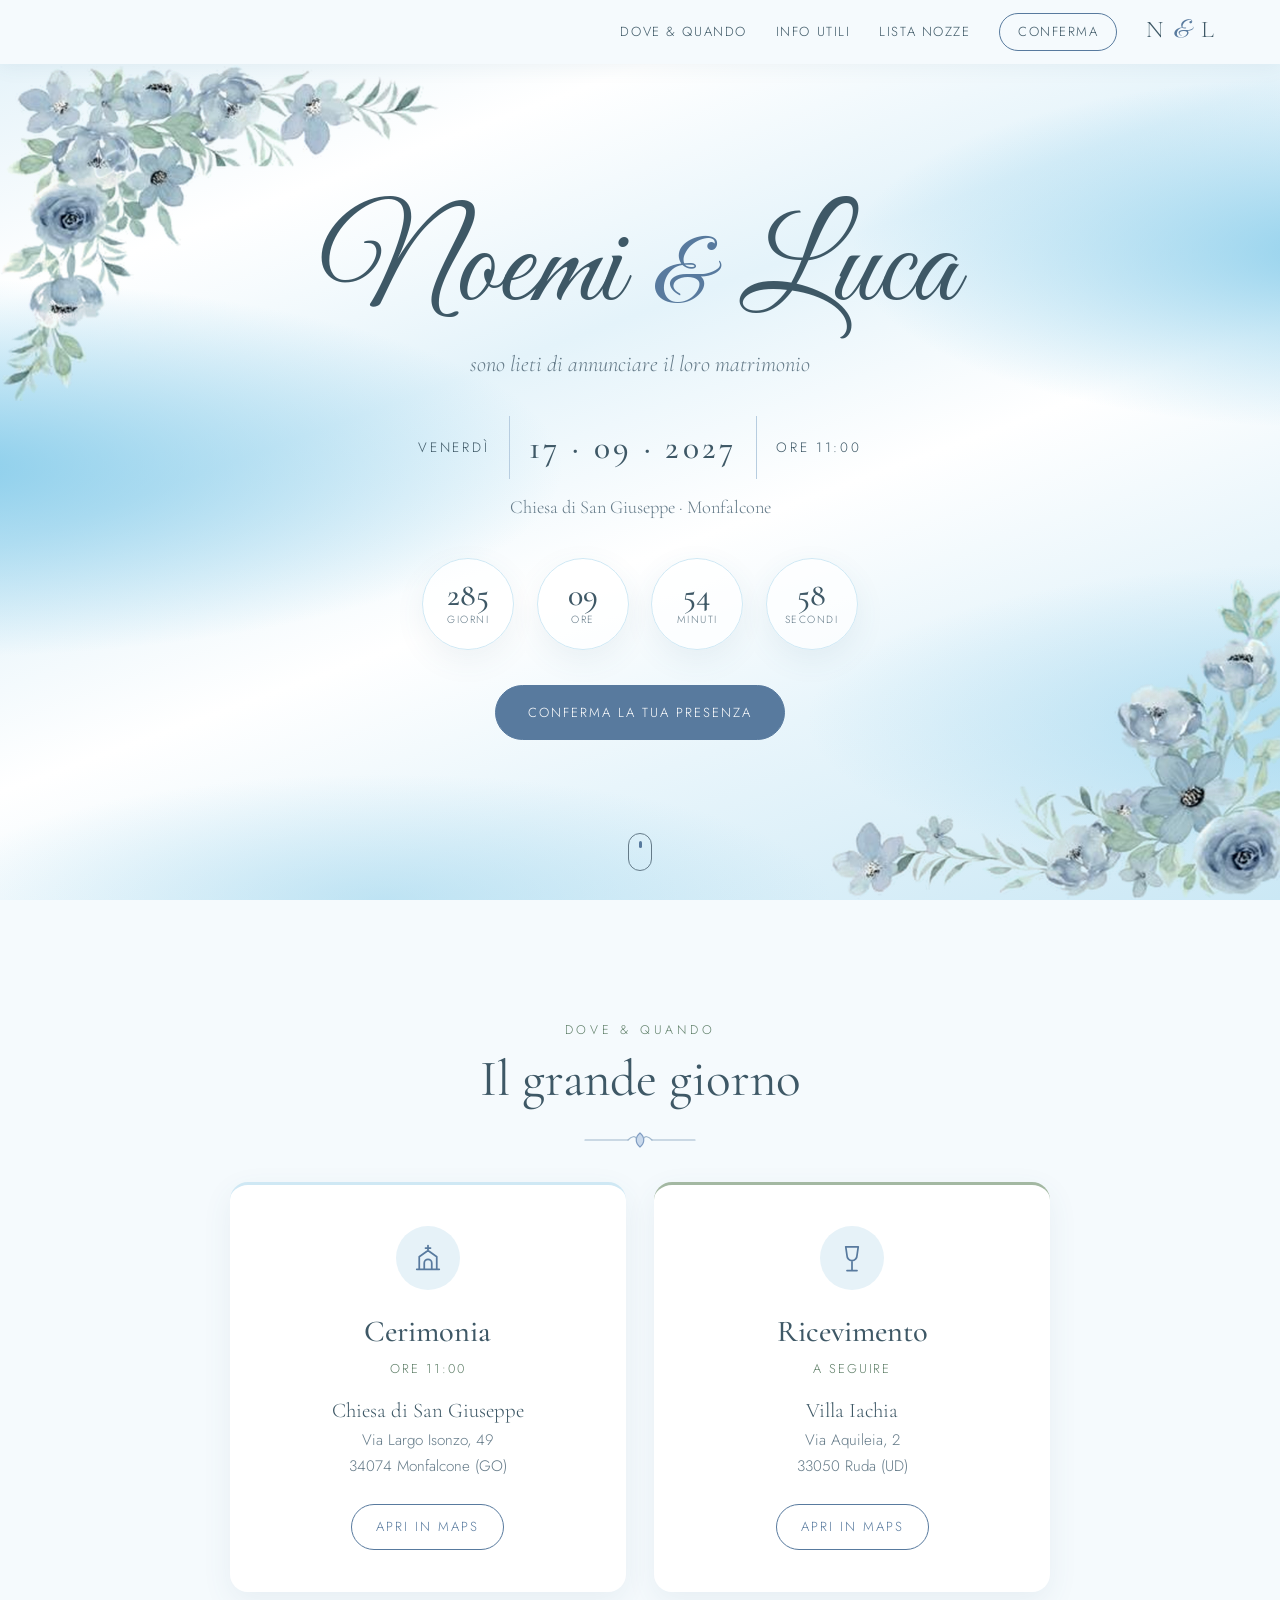
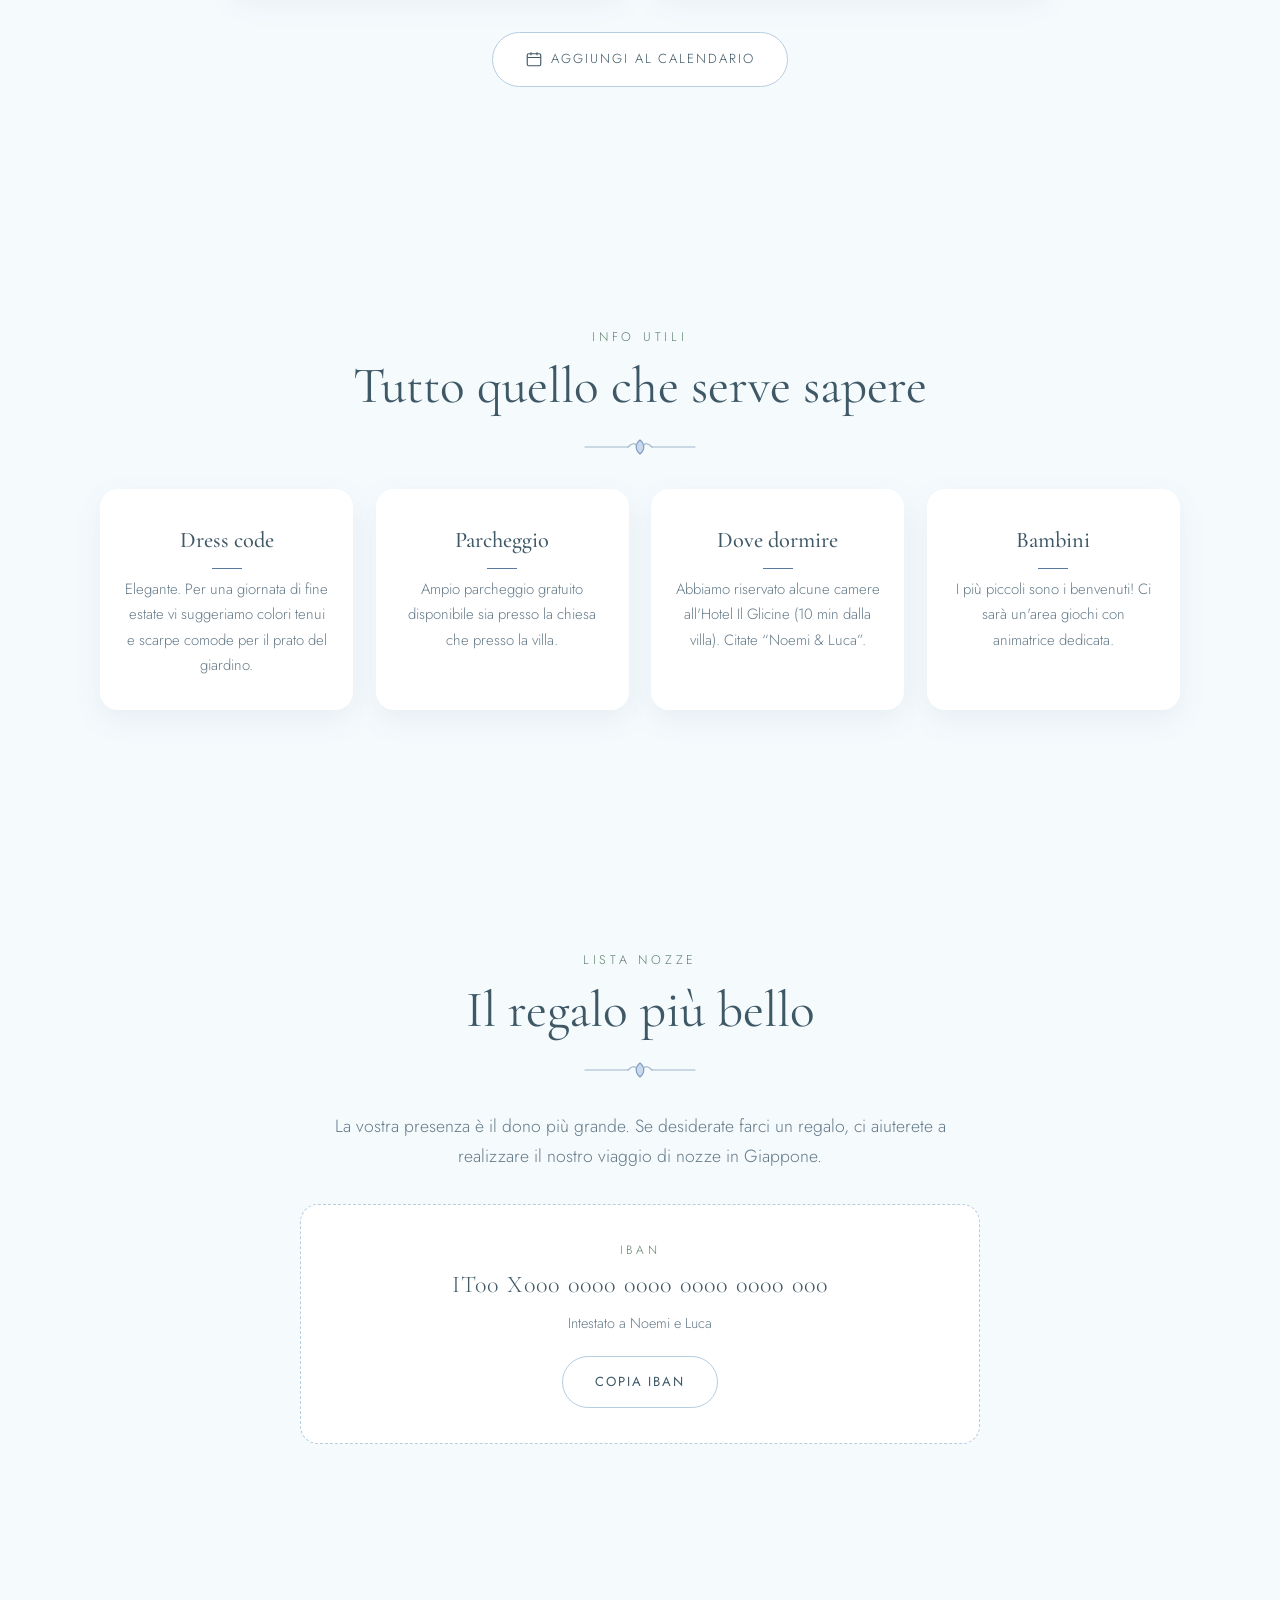
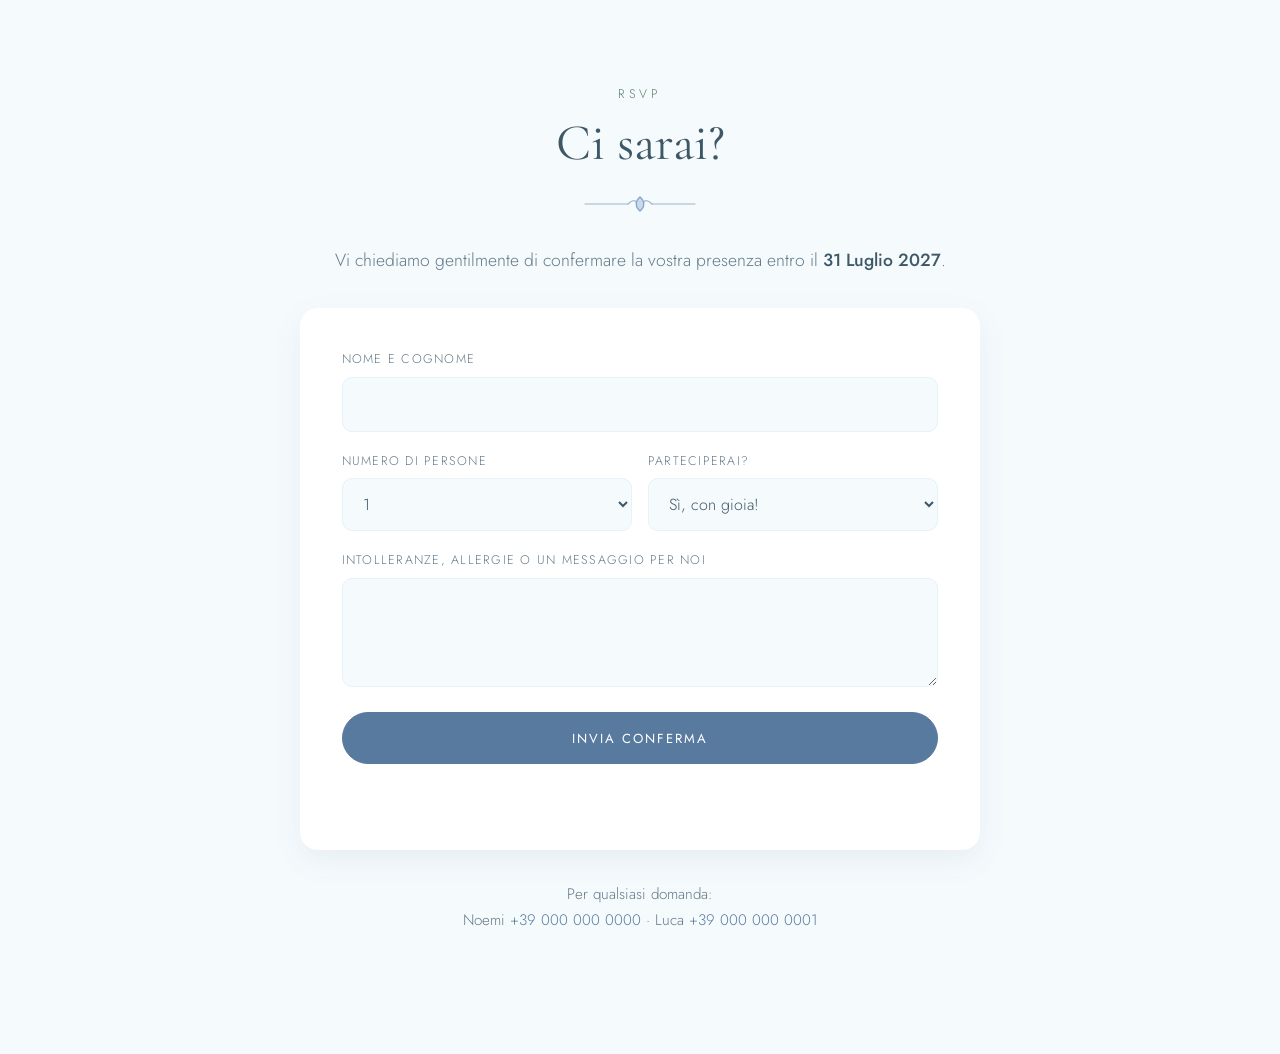
==== c5f4a5kf/index.html @ 45f7858f "Rimosse sezioni storia, programma, footer e frase "Insieme alle loro famiglie" Co-Authored-By: Claud" ====
<!DOCTYPE html>
<html lang="it">
<head>
  <meta charset="UTF-8">
  <meta name="viewport" content="width=device-width, initial-scale=1.0">
  <meta name="robots" content="noindex, nofollow">
  <meta name="referrer" content="no-referrer">
  <title>Noemi & Luca · 17 Settembre 2027</title>
  <meta name="description" content="Siete invitati al matrimonio di Noemi e Luca. Tutte le informazioni su cerimonia, ricevimento e conferma presenza.">
  <meta property="og:title" content="Noemi & Luca si sposano">
  <meta property="og:description" content="17 Settembre 2027 · Tutte le informazioni sul nostro giorno speciale">
  <meta name="theme-color" content="#f5fafd">
  <link rel="icon" href="data:image/svg+xml,<svg xmlns='http://www.w3.org/2000/svg' viewBox='0 0 100 100'><text y='.9em' font-size='90'>💍</text></svg>">
  <link rel="preconnect" href="https://fonts.googleapis.com">
  <link rel="preconnect" href="https://fonts.gstatic.com" crossorigin>
  <link href="https://fonts.googleapis.com/css2?family=Cormorant+Garamond:ital,wght@0,400;0,500;0,600;1,400&family=Great+Vibes&family=Jost:wght@300;400;500&display=swap" rel="stylesheet">
  <link rel="stylesheet" href="assets/style.css?v=10">
</head>
<body>

  <!-- NAV -->
  <header class="nav" id="nav">
    <a href="#home" class="nav__logo">N <span>&amp;</span> L</a>
    <button class="nav__toggle" id="navToggle" aria-label="Apri menu" aria-expanded="false">
      <span></span><span></span>
    </button>
    <nav class="nav__links" id="navLinks">
      <a href="#dove">Dove &amp; quando</a>
      <a href="#info">Info utili</a>
      <a href="#regalo">Lista nozze</a>
      <a href="#rsvp" class="nav__cta">Conferma</a>
    </nav>
  </header>

  <!-- HERO -->
  <section class="hero" id="home">
    <img class="hero__floral hero__floral--tl" src="assets/fiori-tl.png" alt="" aria-hidden="true">
    <img class="hero__floral hero__floral--br" src="assets/fiori-mr.png" alt="" aria-hidden="true">

    <div class="hero__content reveal">
      <h1 class="hero__names">Noemi <span>&amp;</span> Luca</h1>
      <p class="hero__sub">sono lieti di annunciare il loro matrimonio</p>
      <div class="hero__date">
        <span>Venerdì</span>
        <strong>17 · 09 · 2027</strong>
        <span>ore 11:00</span>
      </div>
      <p class="hero__place">Chiesa di San Giuseppe · Monfalcone</p>

      <div class="countdown" id="countdown" aria-label="Conto alla rovescia">
        <div><b id="cd-d">0</b><small>giorni</small></div>
        <div><b id="cd-h">0</b><small>ore</small></div>
        <div><b id="cd-m">0</b><small>minuti</small></div>
        <div><b id="cd-s">0</b><small>secondi</small></div>
      </div>

      <a href="#rsvp" class="btn">Conferma la tua presenza</a>
    </div>

    <a href="#dove" class="hero__scroll" aria-label="Scorri giù"><span></span></a>
  </section>

  <!-- DOVE & QUANDO -->
  <section class="section section--tint" id="dove">
    <div class="container reveal">
      <p class="eyebrow">Dove &amp; quando</p>
      <h2 class="title">Il grande giorno</h2>
      <div class="divider"><svg viewBox="0 0 120 20" aria-hidden="true"><use href="#leafline"/></svg></div>

      <div class="cards">
        <article class="card">
          <div class="card__icon">
            <svg viewBox="0 0 24 24" aria-hidden="true"><path d="M12 2v4M10 4h4M5 21V11l7-5 7 5v10M9 21v-5a3 3 0 0 1 6 0v5M3 21h18"/></svg>
          </div>
          <h3>Cerimonia</h3>
          <p class="card__time">ore 11:00</p>
          <p class="card__place">Chiesa di San Giuseppe</p>
          <p class="card__addr">Via Largo Isonzo, 49<br>34074 Monfalcone (GO)</p>
          <a class="btn btn--ghost" href="https://maps.google.com/?q=Chiesa+di+San+Giuseppe+Largo+Isonzo+Monfalcone" target="_blank" rel="noopener">Apri in Maps</a>
        </article>

        <article class="card">
          <div class="card__icon">
            <svg viewBox="0 0 24 24" aria-hidden="true"><path d="M8 22h8M12 15v7M7 3h10l-1 7a4 4 0 0 1-8 0L7 3z"/></svg>
          </div>
          <h3>Ricevimento</h3>
          <p class="card__time">a seguire</p>
          <p class="card__place">Villa Iachia</p>
          <p class="card__addr">Via Aquileia, 2<br>33050 Ruda (UD)</p>
          <a class="btn btn--ghost" href="https://maps.google.com/?q=Villa+Iachia+Via+Aquileia+2+Ruda" target="_blank" rel="noopener">Apri in Maps</a>
        </article>
      </div>

      <div class="calendar-cta">
        <a class="btn btn--soft" href="#" id="addToCalendar">
          <svg viewBox="0 0 24 24" aria-hidden="true"><rect x="3" y="5" width="18" height="16" rx="2"/><path d="M3 10h18M8 3v4M16 3v4"/></svg>
          Aggiungi al calendario
        </a>
      </div>
    </div>
  </section>

  <!-- INFO UTILI -->
  <section class="section section--tint" id="info">
    <div class="container reveal">
      <p class="eyebrow">Info utili</p>
      <h2 class="title">Tutto quello che serve sapere</h2>
      <div class="divider"><svg viewBox="0 0 120 20" aria-hidden="true"><use href="#leafline"/></svg></div>

      <div class="info-grid">
        <div class="info">
          <h3>Dress code</h3>
          <p>Elegante. Per una giornata di fine estate vi suggeriamo colori tenui e scarpe comode per il prato del giardino.</p>
        </div>
        <div class="info">
          <h3>Parcheggio</h3>
          <p>Ampio parcheggio gratuito disponibile sia presso la chiesa che presso la villa.</p>
        </div>
        <div class="info">
          <h3>Dove dormire</h3>
          <p>Abbiamo riservato alcune camere all'Hotel Il Glicine (10 min dalla villa). Citate “Noemi &amp; Luca”.</p>
        </div>
        <div class="info">
          <h3>Bambini</h3>
          <p>I più piccoli sono i benvenuti! Ci sarà un'area giochi con animatrice dedicata.</p>
        </div>
      </div>
    </div>
  </section>

  <!-- REGALO -->
  <section class="section" id="regalo">
    <div class="container narrow reveal">
      <p class="eyebrow">Lista nozze</p>
      <h2 class="title">Il regalo più bello</h2>
      <div class="divider"><svg viewBox="0 0 120 20" aria-hidden="true"><use href="#leafline"/></svg></div>
      <p class="lead">
        La vostra presenza è il dono più grande. Se desiderate farci un regalo,
        ci aiuterete a realizzare il nostro viaggio di nozze in Giappone.
      </p>
      <div class="gift">
        <p class="gift__label">IBAN</p>
        <p class="gift__iban" id="iban">IT00 X000 0000 0000 0000 0000 000</p>
        <p class="gift__owner">Intestato a Noemi e Luca</p>
        <button class="btn btn--soft" id="copyIban" type="button">Copia IBAN</button>
      </div>
    </div>
  </section>

  <!-- RSVP -->
  <section class="section section--rsvp" id="rsvp">
    <div class="container narrow reveal">
      <p class="eyebrow">RSVP</p>
      <h2 class="title">Ci sarai?</h2>
      <div class="divider"><svg viewBox="0 0 120 20" aria-hidden="true"><use href="#leafline"/></svg></div>
      <p class="lead">Vi chiediamo gentilmente di confermare la vostra presenza entro il <strong>31 Luglio 2027</strong>.</p>

      <form class="rsvp" id="rsvpForm">
        <div class="field">
          <label for="nome">Nome e cognome</label>
          <input id="nome" name="nome" type="text" required autocomplete="name">
        </div>
        <div class="field-row">
          <div class="field">
            <label for="ospiti">Numero di persone</label>
            <select id="ospiti" name="ospiti">
              <option>1</option><option>2</option><option>3</option><option>4</option><option>5+</option>
            </select>
          </div>
          <div class="field">
            <label for="presenza">Parteciperai?</label>
            <select id="presenza" name="presenza">
              <option>Sì, con gioia!</option>
              <option>Purtroppo no</option>
            </select>
          </div>
        </div>
        <div class="field">
          <label for="note">Intolleranze, allergie o un messaggio per noi</label>
          <textarea id="note" name="note" rows="3"></textarea>
        </div>
        <input type="hidden" name="invito" value="completo">
        <input class="hp" type="text" name="sito" tabindex="-1" autocomplete="off" aria-hidden="true">
        <button class="btn" type="submit">Invia conferma</button>
        <p class="rsvp__msg" id="rsvpMsg" role="status"></p>
      </form>

      <p class="contacts">
        Per qualsiasi domanda:<br>
        Noemi <a href="tel:+390000000000">+39 000 000 0000</a> · Luca <a href="tel:+390000000001">+39 000 000 0001</a>
      </p>
    </div>
  </section>

  <!-- SVG sprites -->
  <svg width="0" height="0" style="position:absolute" aria-hidden="true">
    <defs>
      <g id="floral" fill="none" stroke-linecap="round">
        <path d="M10 190 C 50 140, 80 110, 150 30" stroke="#9db59c" stroke-width="2"/>
        <path d="M40 150 C 20 140, 15 120, 25 105 C 40 115, 45 135, 40 150Z" fill="#bccfbb" />
        <path d="M60 128 C 75 110, 95 108, 105 115 C 95 130, 75 135, 60 128Z" fill="#a7bea6" />
        <path d="M85 98 C 70 80, 72 62, 82 52 C 95 66, 95 85, 85 98Z" fill="#bccfbb" />
        <path d="M110 70 C 125 55, 142 55, 150 62 C 140 75, 122 78, 110 70Z" fill="#a7bea6" />
        <circle cx="150" cy="30" r="14" fill="#a9bfdc"/>
        <circle cx="150" cy="30" r="8" fill="#7f9cc2"/>
        <circle cx="30" cy="100" r="9" fill="#c9d9ec"/>
        <circle cx="30" cy="100" r="4" fill="#8fa8c8"/>
        <circle cx="118" cy="110" r="7" fill="#a9bfdc"/>
      </g>
      <g id="leafline" fill="none" stroke="#9fb6cc" stroke-width="1.2" stroke-linecap="round">
        <path d="M5 10 H48 M72 10 H115"/>
        <path d="M60 3 C 55 7, 55 13, 60 17 C 65 13, 65 7, 60 3Z" fill="#c9d9ec" stroke="#7f9cc2"/>
        <path d="M48 10 C 52 6, 55 6, 56 8 M72 10 C 68 6, 65 6, 64 8"/>
      </g>
    </defs>
  </svg>

  <script src="assets/script.js?v=3"></script>
</body>
</html>
---- c5f4a5kf/assets/style.css ----
/* ===== Palette azzurro polvere (dall'invito) ===== */
:root {
  --mist: #f5fafd;
  --ice: #e6f2f8;
  --sky: #cfe8f4;
  --dusty: #587a9e;
  --sage: #a3b8a2;
  --sage-dark: #5f7f68;
  --powder: #b7cde0;
  --ink: #3e5866;
  --ink-soft: #647a88;
  --white: #ffffff;

  --serif: "Cormorant Garamond", Georgia, serif;
  --script: "Great Vibes", cursive;
  --sans: "Jost", system-ui, sans-serif;

  --radius: 18px;
  --shadow: 0 10px 30px rgba(60, 100, 130, .08);
}

*, *::before, *::after { box-sizing: border-box; margin: 0; padding: 0; }
html { scroll-behavior: smooth; scroll-padding-top: 70px; }
body {
  font-family: var(--sans);
  font-weight: 300;
  color: var(--ink);
  background: var(--mist);
  line-height: 1.7;
  -webkit-font-smoothing: antialiased;
  overflow-x: hidden;
}
/* Sfondo acquerello come l'invito "Nozze": velature azzurre su bianco, in diagonale */
body::before {
  content: ""; position: fixed; top: 0; left: 0; width: 100%; height: 100vh; height: 100lvh; z-index: -1; pointer-events: none; transform: translateZ(0);
  background:
    radial-gradient(ellipse 70% 30% at -5% 52%, rgba(120, 198, 232, .85), transparent 70%),
    radial-gradient(ellipse 55% 28% at 105% 28%, rgba(120, 198, 232, .8), transparent 70%),
    radial-gradient(ellipse 60% 25% at 105% 80%, rgba(140, 206, 236, .6), transparent 70%),
    radial-gradient(ellipse 50% 20% at 30% 100%, rgba(150, 210, 236, .5), transparent 70%),
    linear-gradient(160deg, #dff0f8 0%, #ffffff 22%, #e4f3fa 40%, #ffffff 58%, #e8f5fb 74%, #cbe8f5 100%);
}
img, svg { display: block; max-width: 100%; }
a { color: var(--dusty); }

.container { width: min(1080px, 90%); margin-inline: auto; }
.narrow { width: min(680px, 90%); text-align: center; }

/* ===== NAV ===== */
.nav {
  position: fixed; inset: 0 0 auto 0; z-index: 50;
  display: flex; align-items: center; justify-content: space-between;
  padding: 1rem 5%;
  transition: background .4s, box-shadow .4s, padding .4s;
}
.nav.scrolled {
  background: rgba(245, 250, 253, .92);
  backdrop-filter: blur(8px);
  box-shadow: 0 2px 20px rgba(60, 100, 130, .06);
  padding-block: .6rem;
}
.nav__logo {
  font-family: var(--serif); font-size: 1.5rem; letter-spacing: .1em;
  color: var(--ink); text-decoration: none;
}
.nav__logo span { font-family: var(--script); color: var(--dusty); font-size: 1.6rem; }
.nav__links { display: flex; gap: 1.8rem; align-items: center; }
.nav__links a {
  color: var(--ink); text-decoration: none; font-size: .82rem;
  letter-spacing: .12em; text-transform: uppercase; position: relative;
}
.nav__links a:not(.nav__cta)::after {
  content: ""; position: absolute; left: 0; bottom: -4px; height: 1px; width: 0;
  background: var(--dusty); transition: width .3s;
}
.nav__links a:hover::after { width: 100%; }
.nav__cta {
  border: 1px solid var(--dusty); padding: .45rem 1.1rem; border-radius: 999px;
  transition: background .3s, color .3s;
}
.nav__cta:hover { background: var(--dusty); color: var(--white) !important; }
.nav__toggle { display: none; }
/* logo a destra, lontano dai fiori in alto a sinistra */
.nav { justify-content: flex-end; gap: 1.8rem; }
.nav__links { order: 1; }
.nav__logo { order: 2; }
.nav__toggle { order: 3; }
/* barra del menu sempre solida, altezza fissa */
:root { --nav-h: 64px; }
.nav, .nav.scrolled {
  height: var(--nav-h); padding-block: 0;
  background: var(--mist); box-shadow: 0 2px 20px rgba(60, 100, 130, .08); backdrop-filter: none;
}

/* ===== HERO ===== */
.hero {
  min-height: 100vh; min-height: 100svh;
  display: grid; place-items: center; text-align: center;
  position: relative; overflow: hidden;
  padding: 6rem 1.5rem 4rem;
  background: transparent;
}
.hero__floral { position: fixed; pointer-events: none; z-index: -1; height: auto; }
.hero__floral--tl { top: var(--nav-h); left: 0; width: clamp(180px, 52vw, 440px); }
.hero__floral--br { bottom: 0; right: 0; width: clamp(180px, 54vw, 450px); }
.hero > *:not(.hero__floral):not(.hero__scroll) { position: relative; z-index: 1; }

.hero__pre, .eyebrow {
  font-size: .78rem; letter-spacing: .3em; text-transform: uppercase; color: var(--sage-dark);
}
.hero__names {
  font-family: var(--script); font-weight: 400;
  font-size: clamp(3.6rem, 13vw, 8rem); line-height: 1.1;
  color: var(--ink); margin: .5rem 0 .3rem;
}
.hero__names span { color: var(--dusty); font-size: .7em; padding: 0 .1em; }
.hero__sub { font-family: var(--serif); font-style: italic; font-size: clamp(1.1rem, 3.5vw, 1.4rem); color: var(--ink-soft); }
.hero__date {
  display: flex; align-items: center; justify-content: center; gap: 1.2rem;
  margin: 2rem auto .8rem; font-size: .85rem; letter-spacing: .2em; text-transform: uppercase;
}
.hero__date strong {
  font-family: var(--serif); font-weight: 500; font-size: clamp(1.5rem, 5vw, 2.1rem);
  letter-spacing: .1em; padding: .2rem 1.2rem;
  border-left: 1px solid var(--powder); border-right: 1px solid var(--powder);
}
.hero__place { font-family: var(--serif); font-size: 1.15rem; color: var(--ink-soft); }

.countdown {
  display: flex; justify-content: center; gap: clamp(.6rem, 3vw, 1.4rem);
  margin: 2.2rem 0;
}
.countdown div {
  width: clamp(66px, 18vw, 92px); aspect-ratio: 1;
  display: grid; place-content: center;
  background: rgba(255, 255, 255, .7); border: 1px solid var(--sky);
  border-radius: 50%; box-shadow: var(--shadow);
}
.countdown b { font-family: var(--serif); font-weight: 500; font-size: clamp(1.4rem, 5vw, 2rem); line-height: 1; }
.countdown small { font-size: .65rem; letter-spacing: .15em; text-transform: uppercase; color: var(--ink-soft); }

.hero__scroll {
  position: absolute; bottom: 1.8rem; left: 50%; transform: translateX(-50%);
  width: 24px; height: 38px; border: 1px solid var(--ink-soft); border-radius: 12px;
}
.hero__scroll span {
  position: absolute; top: 7px; left: 50%; width: 3px; height: 7px; margin-left: -1.5px;
  background: var(--dusty); border-radius: 2px; animation: scroll 1.8s infinite;
}
@keyframes scroll { 0% { opacity: 0; transform: translateY(0); } 40% { opacity: 1; } 100% { opacity: 0; transform: translateY(12px); } }

/* ===== BUTTONS ===== */
.btn {
  display: inline-flex; align-items: center; gap: .5rem;
  font-family: var(--sans); font-size: .82rem; letter-spacing: .15em; text-transform: uppercase;
  padding: .95rem 2rem; border-radius: 999px; border: 1px solid var(--dusty);
  background: var(--dusty); color: var(--white); text-decoration: none; cursor: pointer;
  transition: transform .25s, box-shadow .25s, background .25s;
}
.btn:hover { transform: translateY(-2px); box-shadow: 0 8px 20px rgba(88, 122, 158, .3); }
.btn--ghost { background: transparent; color: var(--dusty); padding: .7rem 1.5rem; }
.btn--ghost:hover { background: var(--dusty); color: var(--white); }
.btn--soft { background: var(--white); color: var(--ink); border-color: var(--powder); }
.btn--soft svg { width: 18px; fill: none; stroke: currentColor; stroke-width: 1.5; }

/* ===== SECTIONS ===== */
.section { padding: clamp(4.5rem, 10vw, 7.5rem) 0; text-align: center; position: relative; overflow: hidden; }
.section > .container { position: relative; z-index: 1; }
.deco { position: absolute; pointer-events: none; z-index: 0; width: clamp(150px, 40vw, 380px); height: auto; }
.deco--tr { top: 0; right: 0; }
.deco--bl { bottom: 0; left: 0; }
.section--tint { background: transparent; }
.section--rsvp { background: transparent; }
.title {
  font-family: var(--serif); font-weight: 400;
  font-size: clamp(2.1rem, 6vw, 3.2rem); line-height: 1.2; margin-top: .5rem;
}
.divider { width: 120px; margin: 1.2rem auto 2rem; }
.lead { font-size: clamp(1rem, 2.5vw, 1.1rem); color: var(--ink-soft); }
.lead strong { color: var(--ink); font-weight: 500; }

/* Story */
.timeline-story {
  display: grid; grid-template-columns: repeat(3, 1fr); gap: 1.5rem; margin-top: 3.5rem;
}
.moment {
  padding: 2rem 1.5rem; background: var(--white); border-radius: var(--radius);
  box-shadow: var(--shadow); position: relative;
}
.moment__year {
  font-family: var(--script); font-size: 2.2rem; color: var(--dusty); line-height: 1;
}
.moment h3 { font-family: var(--serif); font-weight: 500; font-size: 1.35rem; margin: .4rem 0 .3rem; }
.moment p { font-size: .95rem; color: var(--ink-soft); }

/* Cards */
.cards { display: grid; grid-template-columns: repeat(2, 1fr); gap: 1.8rem; max-width: 820px; margin: 0 auto; }
.card {
  background: var(--white); border-radius: var(--radius); padding: 2.6rem 2rem;
  box-shadow: var(--shadow); border-top: 3px solid var(--sky);
}
.card:nth-child(2) { border-top-color: var(--sage); }
.card__icon {
  width: 64px; height: 64px; margin: 0 auto 1rem; border-radius: 50%;
  display: grid; place-items: center; background: var(--ice);
}
.card__icon svg { width: 30px; fill: none; stroke: var(--dusty); stroke-width: 1.4; stroke-linecap: round; stroke-linejoin: round; }
.card h3 { font-family: var(--serif); font-weight: 500; font-size: 1.9rem; }
.card__time { letter-spacing: .15em; text-transform: uppercase; font-size: .8rem; color: var(--sage-dark); margin-bottom: .8rem; }
.card__place { font-family: var(--serif); font-size: 1.3rem; }
.card__addr { color: var(--ink-soft); font-size: .95rem; margin-bottom: 1.5rem; }
.calendar-cta { margin-top: 2.5rem; }

/* Schedule */
.schedule { list-style: none; text-align: left; position: relative; max-width: 460px; margin: 0 auto; }
.schedule::before {
  content: ""; position: absolute; left: 76px; top: 8px; bottom: 8px; width: 1px; background: var(--powder);
}
.schedule li { display: flex; gap: 2.4rem; padding: 0 0 2rem; position: relative; }
.schedule li::before {
  content: ""; position: absolute; left: 71px; top: 8px; width: 11px; height: 11px;
  border-radius: 50%; background: var(--sky); border: 2px solid var(--mist); box-shadow: 0 0 0 1px var(--dusty);
}
.schedule time { font-family: var(--serif); font-size: 1.3rem; width: 52px; flex-shrink: 0; color: var(--dusty); }
.schedule h3 { font-family: var(--serif); font-weight: 500; font-size: 1.35rem; line-height: 1.3; }
.schedule p { color: var(--ink-soft); font-size: .95rem; }

/* Info */
.info-grid { display: grid; grid-template-columns: repeat(4, 1fr); gap: 1.4rem; }
.info { background: var(--white); border-radius: var(--radius); padding: 2rem 1.5rem; box-shadow: var(--shadow); }
.info h3 { font-family: var(--serif); font-weight: 500; font-size: 1.4rem; margin-bottom: .5rem; }
.info h3::after { content: ""; display: block; width: 30px; height: 1px; background: var(--dusty); margin: .6rem auto 0; }
.info p { font-size: .93rem; color: var(--ink-soft); }

/* Gift */
.gift {
  margin-top: 2rem; padding: 2.2rem 1.5rem; border-radius: var(--radius);
  border: 1px dashed var(--powder); background: var(--white);
}
.gift__label { font-size: .75rem; letter-spacing: .3em; color: var(--sage-dark); }
.gift__iban { font-family: var(--serif); font-size: clamp(1.05rem, 4vw, 1.5rem); letter-spacing: .05em; margin: .3rem 0; word-break: break-word; }
.gift__owner { color: var(--ink-soft); font-size: .9rem; margin-bottom: 1.3rem; }

/* RSVP */
.rsvp {
  text-align: left; background: var(--white); padding: clamp(1.6rem, 5vw, 2.6rem);
  border-radius: var(--radius); box-shadow: var(--shadow); margin-top: 2rem;
}
.field { display: flex; flex-direction: column; margin-bottom: 1.2rem; flex: 1; }
.field-row { display: flex; gap: 1rem; }
.field label { font-size: .78rem; letter-spacing: .1em; text-transform: uppercase; margin-bottom: .4rem; color: var(--ink-soft); }
.field input, .field select, .field textarea {
  font: inherit; color: var(--ink); background: var(--mist);
  border: 1px solid var(--ice); border-radius: 10px; padding: .8rem 1rem;
  transition: border-color .3s, box-shadow .3s; width: 100%;
}
.field input:focus, .field select:focus, .field textarea:focus {
  outline: none; border-color: var(--sky); box-shadow: 0 0 0 3px rgba(143, 208, 234, .45);
}
.hp { position: absolute; left: -9999px; width: 1px; height: 1px; opacity: 0; }
.rsvp .btn[disabled] { opacity: .6; cursor: wait; transform: none; }
.rsvp__msg.error { color: var(--dusty); }
.rsvp .btn { width: 100%; justify-content: center; margin-top: .4rem; }
.rsvp__msg { text-align: center; margin-top: 1rem; font-family: var(--serif); font-size: 1.2rem; color: var(--sage-dark); min-height: 1.5em; }
.contacts { margin-top: 2rem; color: var(--ink-soft); font-size: .95rem; }
.contacts a { text-decoration: none; }

/* Footer */
.footer { text-align: center; padding: 3.5rem 1rem; background: rgba(255, 255, 255, .55); color: var(--ink-soft); letter-spacing: .15em; font-size: .85rem; }
.footer__names { font-family: var(--script); font-size: 2.6rem; color: var(--ink); letter-spacing: 0; }
.footer__small { margin-top: .5rem; font-size: .75rem; }

/* Reveal animation */
.reveal { opacity: 0; transform: translateY(30px); transition: opacity 1s ease, transform 1s ease; }
.reveal.visible { opacity: 1; transform: none; }
@media (prefers-reduced-motion: reduce) {
  .reveal { opacity: 1; transform: none; transition: none; }
  html { scroll-behavior: auto; }
}

/* ===== RESPONSIVE ===== */
@media (max-width: 960px) {
  .info-grid { grid-template-columns: repeat(2, 1fr); }
}
@media (max-width: 820px) {
  .nav__toggle {
    display: flex; flex-direction: column; gap: 6px; z-index: 60;
    background: none; border: 0; cursor: pointer; padding: 8px;
  }
  .nav__toggle span { width: 26px; height: 1.5px; background: var(--ink); transition: transform .3s; }
  .nav__toggle[aria-expanded="true"] span:first-child { transform: translateY(3.75px) rotate(45deg); }
  .nav__toggle[aria-expanded="true"] span:last-child { transform: translateY(-3.75px) rotate(-45deg); }
  .nav__links {
    position: fixed; inset: 0; flex-direction: column; justify-content: center; gap: 2rem;
    background: rgba(245, 250, 253, .98); opacity: 0; pointer-events: none; transition: opacity .35s;
  }
  .nav__links.open { opacity: 1; pointer-events: auto; }
  .nav__links a { font-size: 1rem; }

  .timeline-story, .cards { grid-template-columns: 1fr; }
}
@media (max-width: 560px) {
  .info-grid { grid-template-columns: 1fr; }
  .field-row { flex-direction: column; gap: 0; }
  .hero__date { gap: .6rem; font-size: .7rem; }
  .hero__date strong { padding: .2rem .7rem; }
  .schedule::before { left: 64px; }
  .schedule li::before { left: 59px; }
  .schedule li { gap: 2rem; }
}
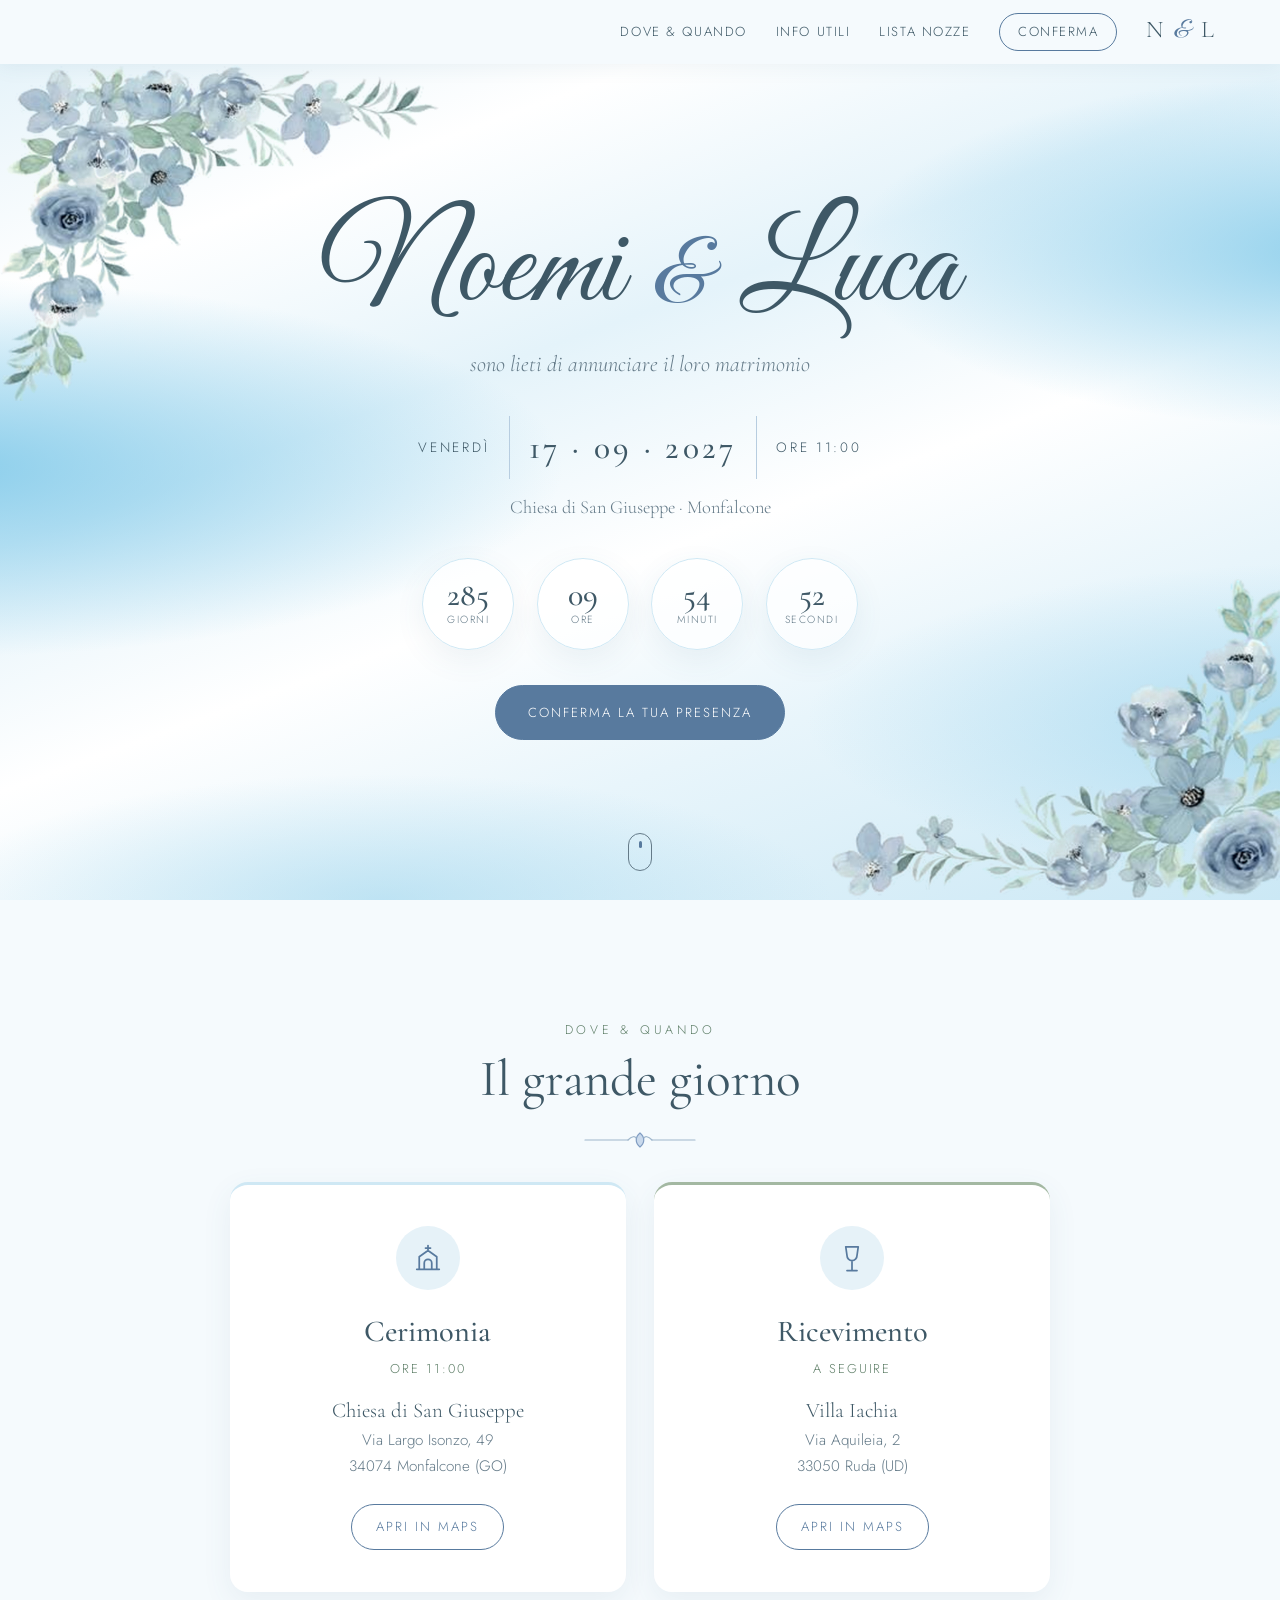
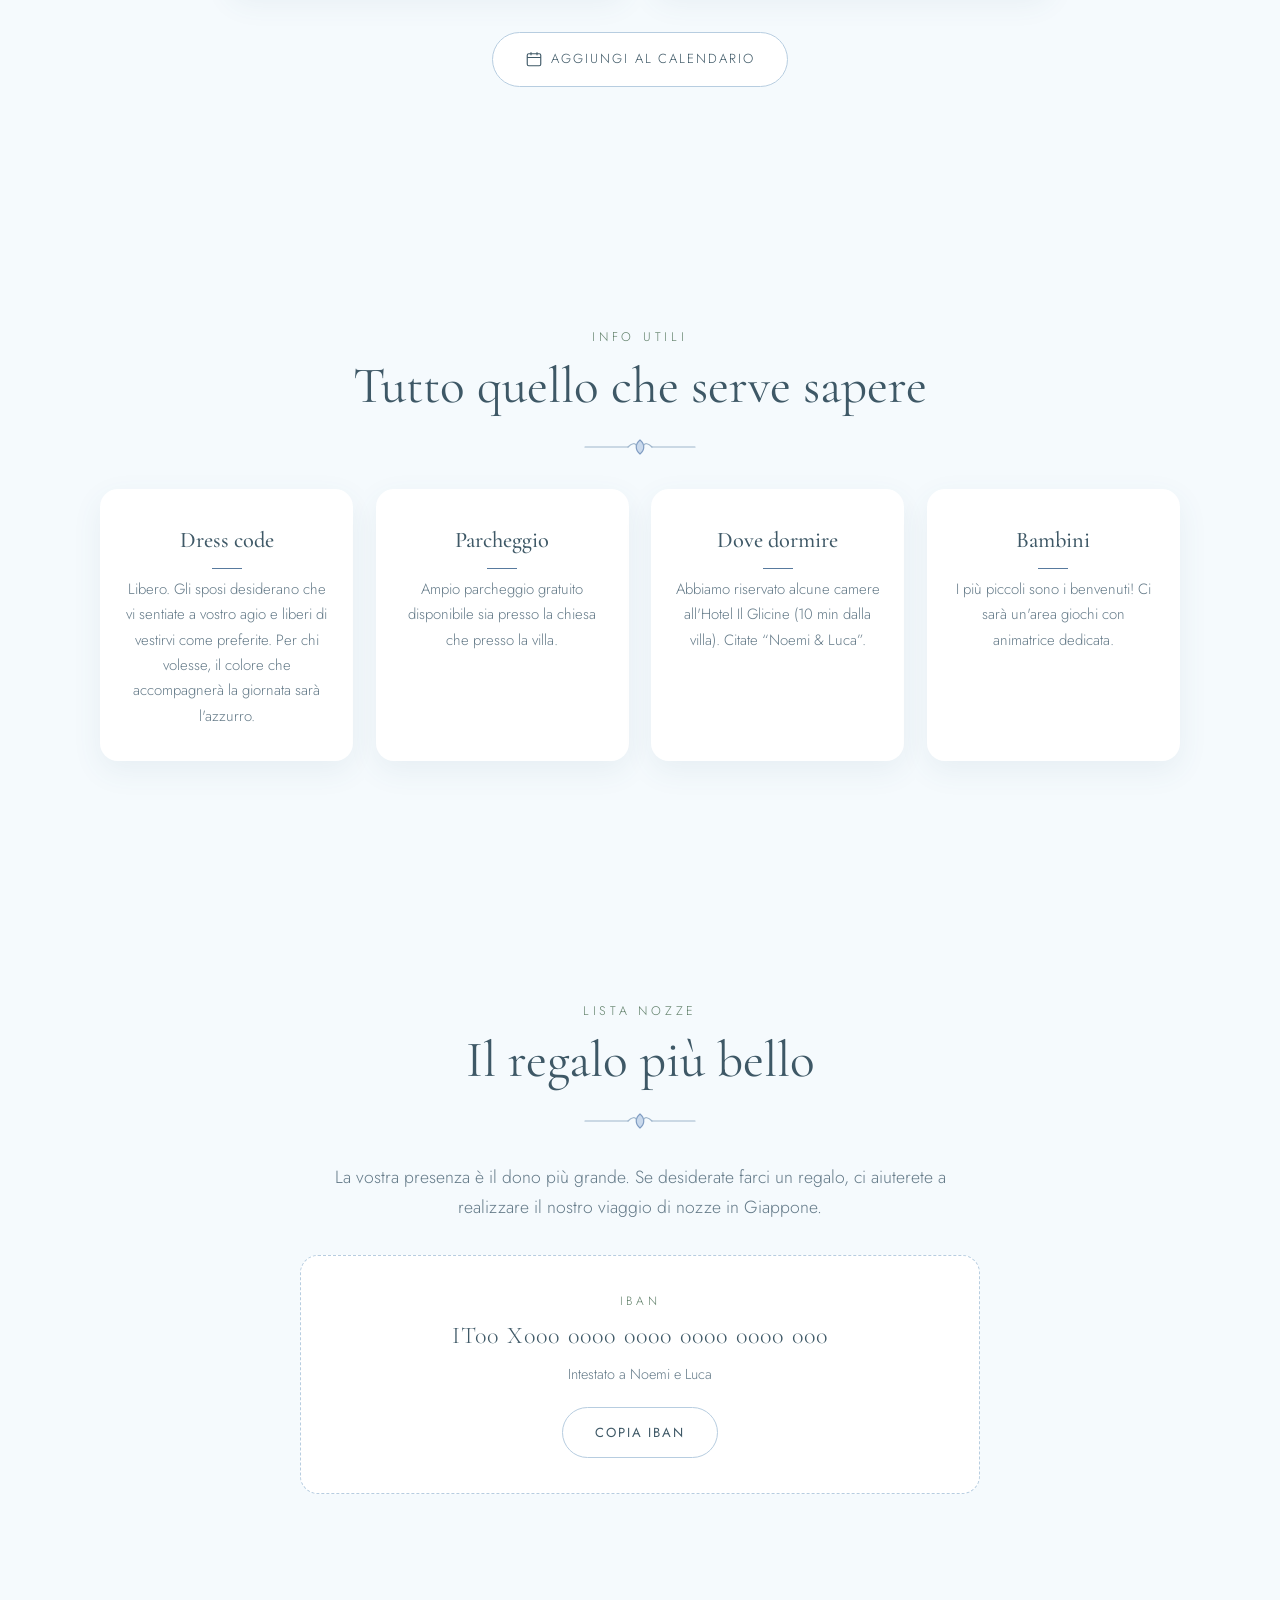
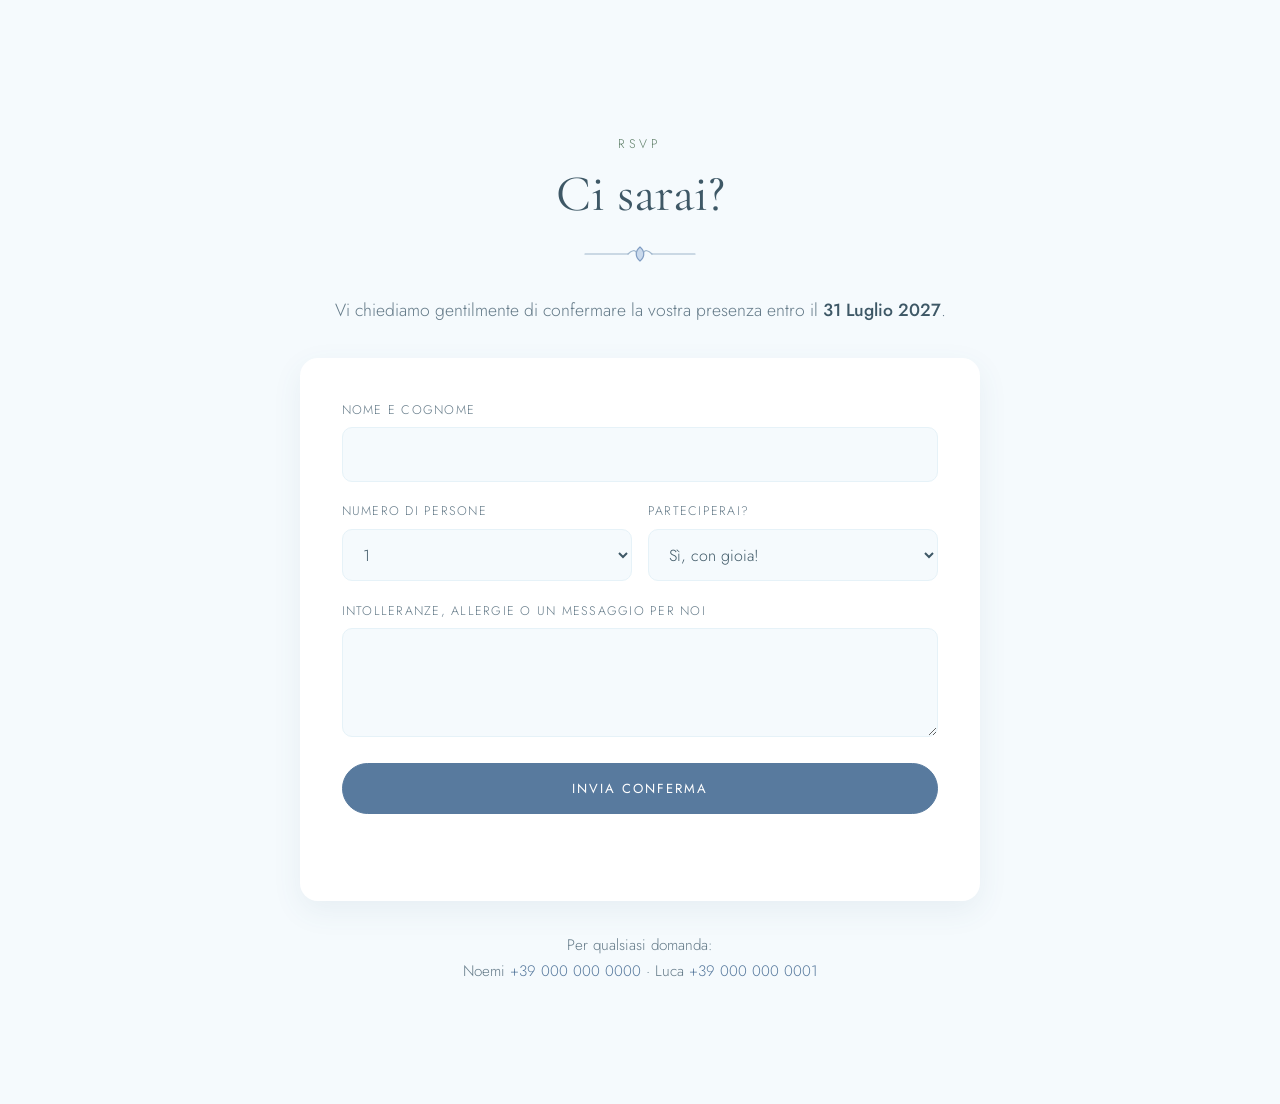
==== commit f14d0b49: "Dress code libero, azzurro come colore facoltativo Co-Authored-By: Claude Opus 5.5 <noreply@anthropi" ====
--- a/c5f4a5kf/index.html
+++ b/c5f4a5kf/index.html
@@ -110,7 +110,7 @@
       <div class="info-grid">
         <div class="info">
           <h3>Dress code</h3>
-          <p>Elegante. Per una giornata di fine estate vi suggeriamo colori tenui e scarpe comode per il prato del giardino.</p>
+          <p>Libero. Gli sposi desiderano che vi sentiate a vostro agio e liberi di vestirvi come preferite. Per chi volesse, il colore che accompagnerà la giornata sarà l'azzurro.</p>
         </div>
         <div class="info">
           <h3>Parcheggio</h3>
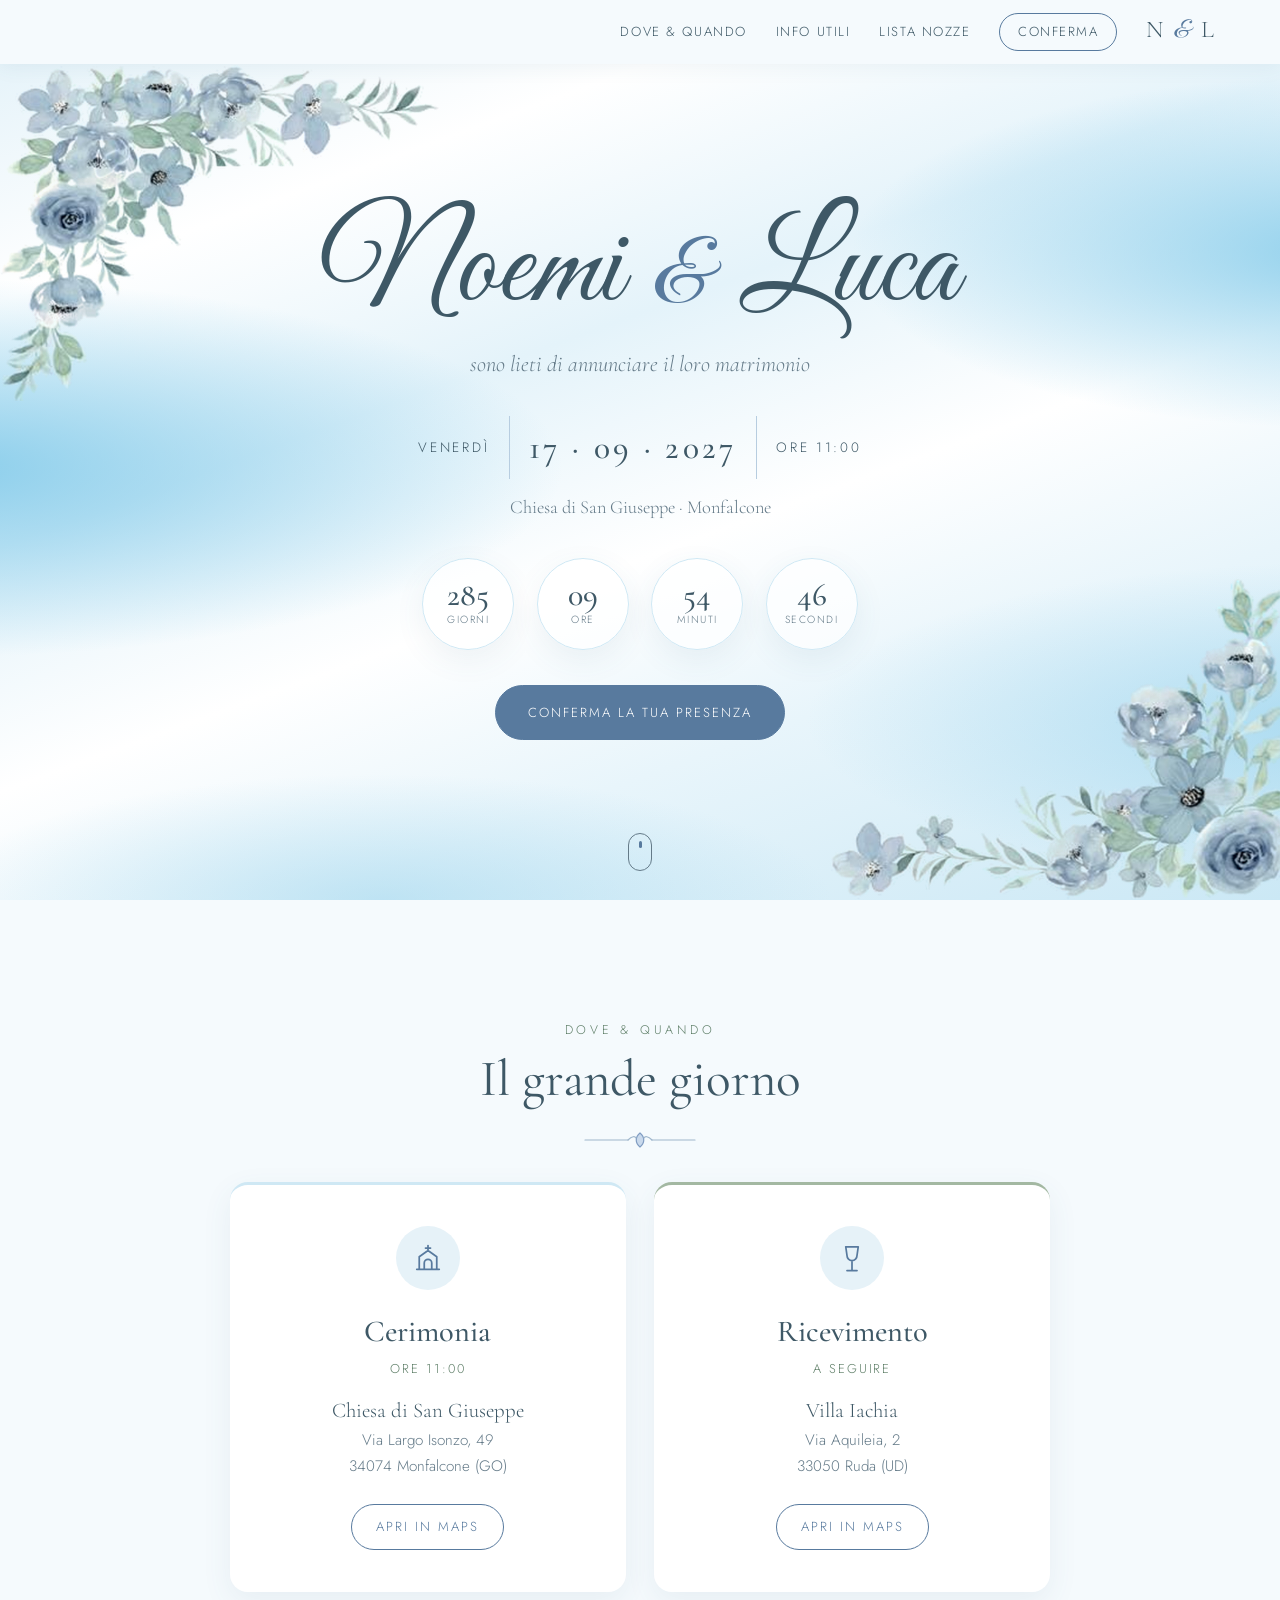
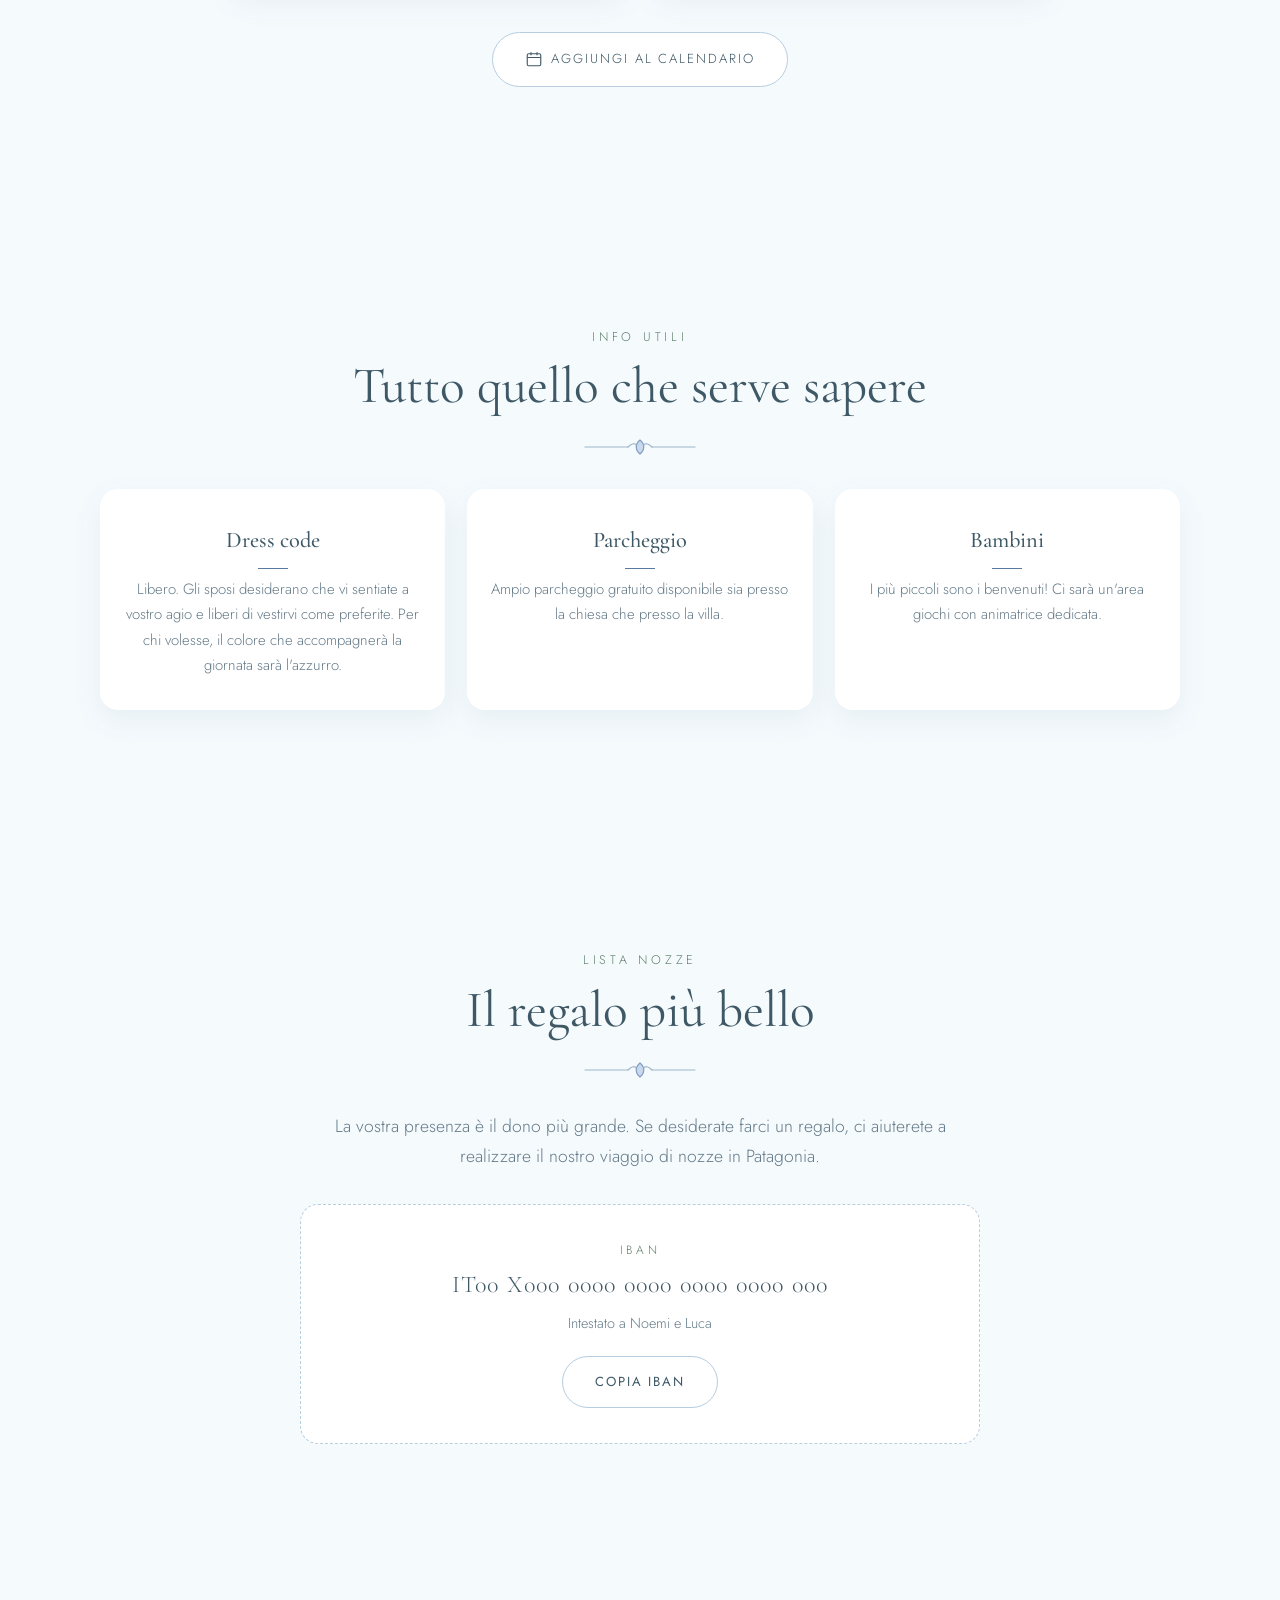
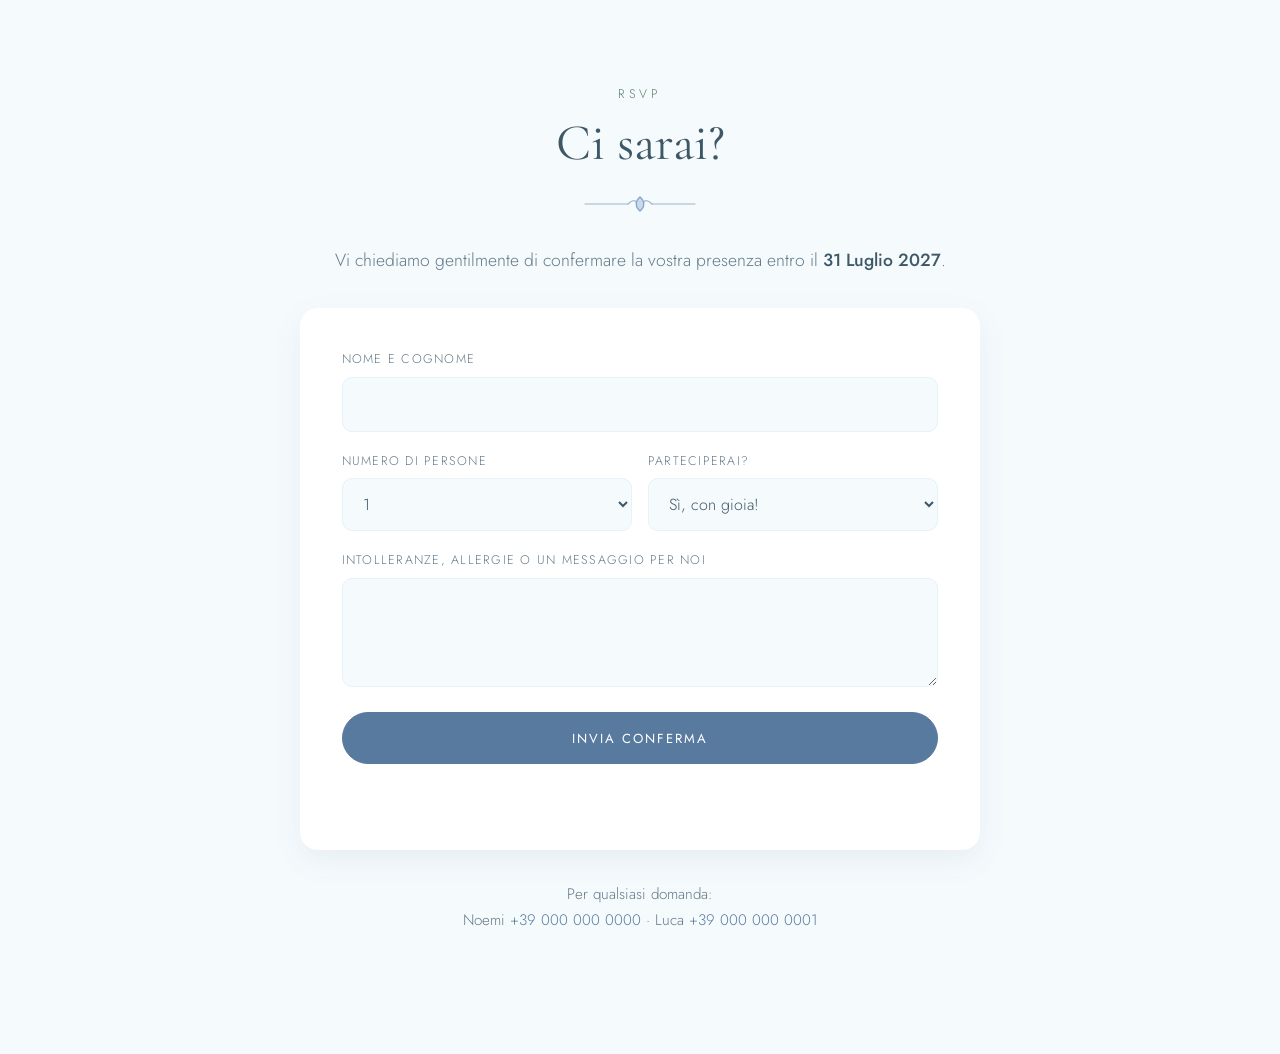
==== commit 9717278b: "Rimosso "Dove dormire", viaggio di nozze in Patagonia, griglia info a 3 Co-Authored-By: Claude Opus " ====
--- a/c5f4a5kf/index.html
+++ b/c5f4a5kf/index.html
@@ -14,7 +14,7 @@
   <link rel="preconnect" href="https://fonts.googleapis.com">
   <link rel="preconnect" href="https://fonts.gstatic.com" crossorigin>
   <link href="https://fonts.googleapis.com/css2?family=Cormorant+Garamond:ital,wght@0,400;0,500;0,600;1,400&family=Great+Vibes&family=Jost:wght@300;400;500&display=swap" rel="stylesheet">
-  <link rel="stylesheet" href="assets/style.css?v=10">
+  <link rel="stylesheet" href="assets/style.css?v=11">
 </head>
 <body>
 
@@ -117,10 +117,6 @@
           <p>Ampio parcheggio gratuito disponibile sia presso la chiesa che presso la villa.</p>
         </div>
         <div class="info">
-          <h3>Dove dormire</h3>
-          <p>Abbiamo riservato alcune camere all'Hotel Il Glicine (10 min dalla villa). Citate “Noemi &amp; Luca”.</p>
-        </div>
-        <div class="info">
           <h3>Bambini</h3>
           <p>I più piccoli sono i benvenuti! Ci sarà un'area giochi con animatrice dedicata.</p>
         </div>
@@ -136,7 +132,7 @@
       <div class="divider"><svg viewBox="0 0 120 20" aria-hidden="true"><use href="#leafline"/></svg></div>
       <p class="lead">
         La vostra presenza è il dono più grande. Se desiderate farci un regalo,
-        ci aiuterete a realizzare il nostro viaggio di nozze in Giappone.
+        ci aiuterete a realizzare il nostro viaggio di nozze in Patagonia.
       </p>
       <div class="gift">
         <p class="gift__label">IBAN</p>
--- a/c5f4a5kf/assets/style.css
+++ b/c5f4a5kf/assets/style.css
@@ -226,7 +226,7 @@
 .schedule p { color: var(--ink-soft); font-size: .95rem; }
 
 /* Info */
-.info-grid { display: grid; grid-template-columns: repeat(4, 1fr); gap: 1.4rem; }
+.info-grid { display: grid; grid-template-columns: repeat(3, 1fr); gap: 1.4rem; }
 .info { background: var(--white); border-radius: var(--radius); padding: 2rem 1.5rem; box-shadow: var(--shadow); }
 .info h3 { font-family: var(--serif); font-weight: 500; font-size: 1.4rem; margin-bottom: .5rem; }
 .info h3::after { content: ""; display: block; width: 30px; height: 1px; background: var(--dusty); margin: .6rem auto 0; }
@@ -281,6 +281,7 @@
 /* ===== RESPONSIVE ===== */
 @media (max-width: 960px) {
   .info-grid { grid-template-columns: repeat(2, 1fr); }
+  .info-grid > .info:last-child:nth-child(odd) { grid-column: 1 / -1; }
 }
 @media (max-width: 820px) {
   .nav__toggle {
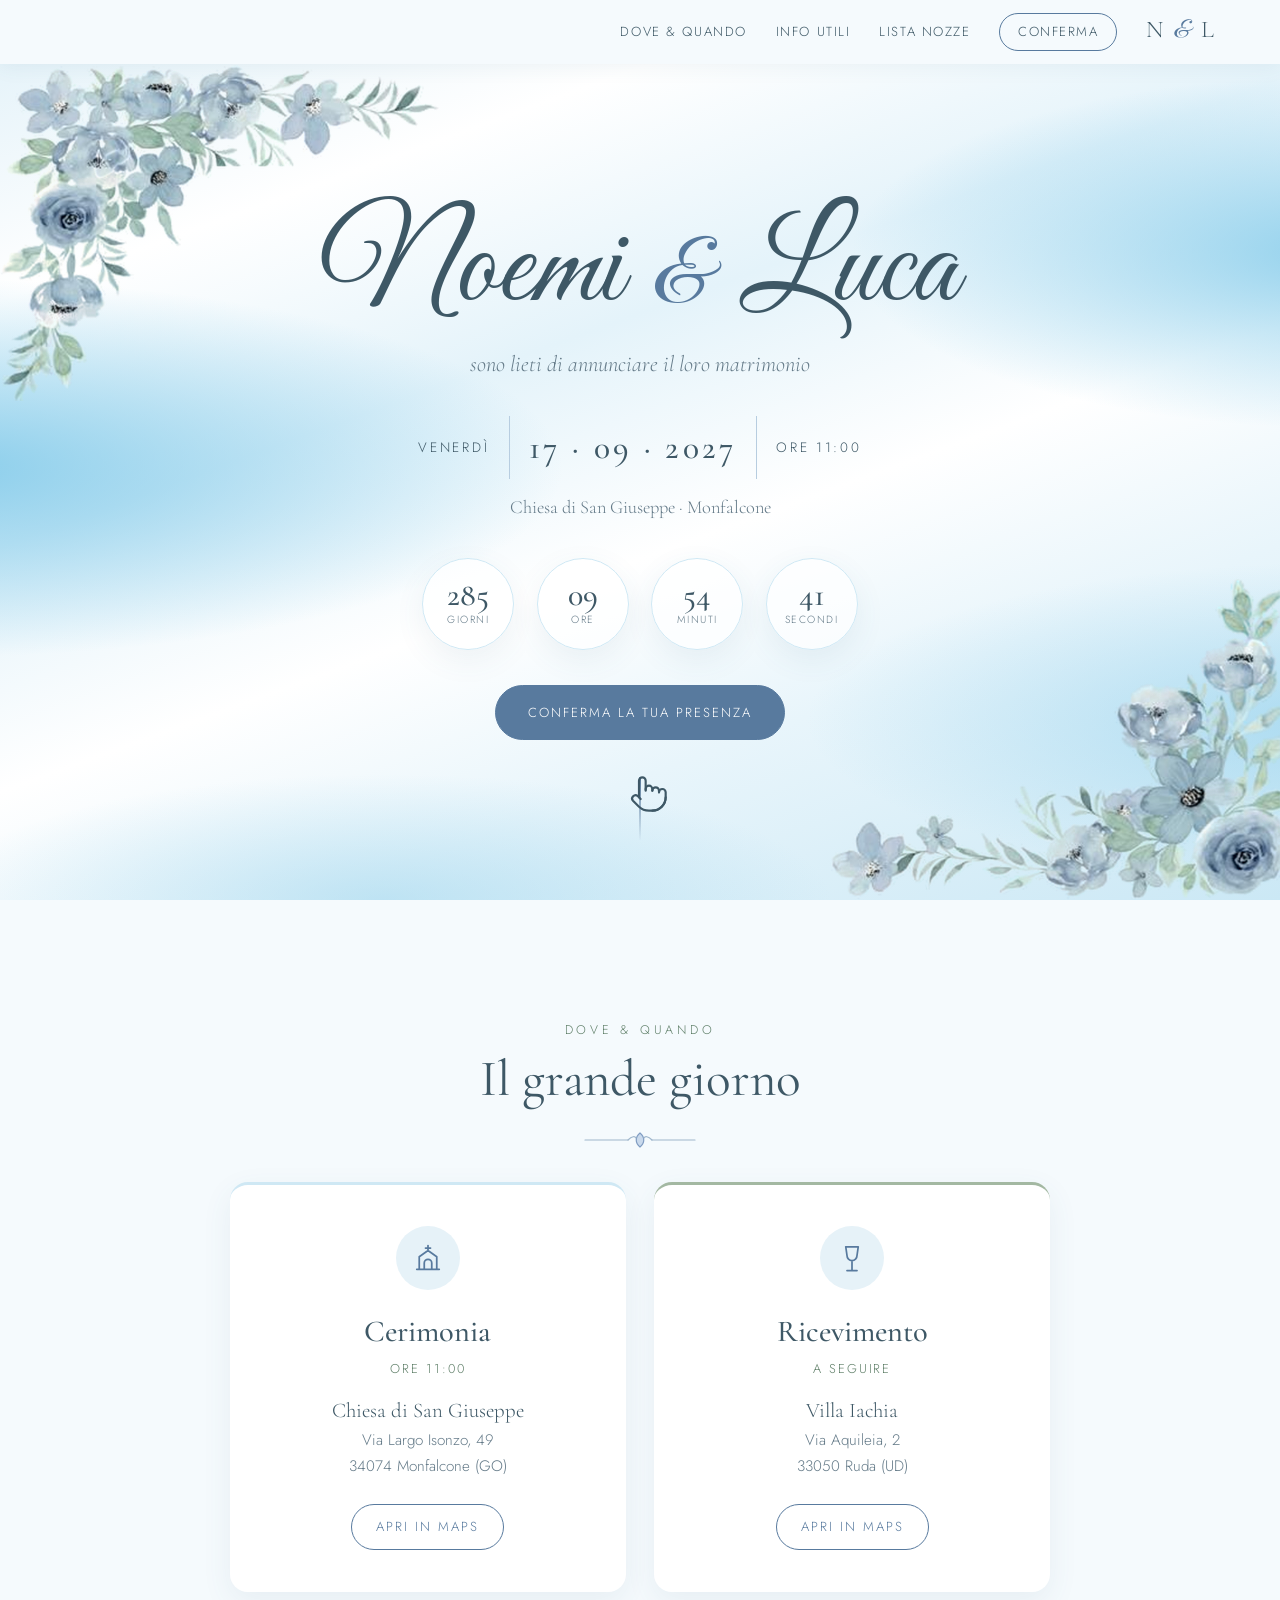
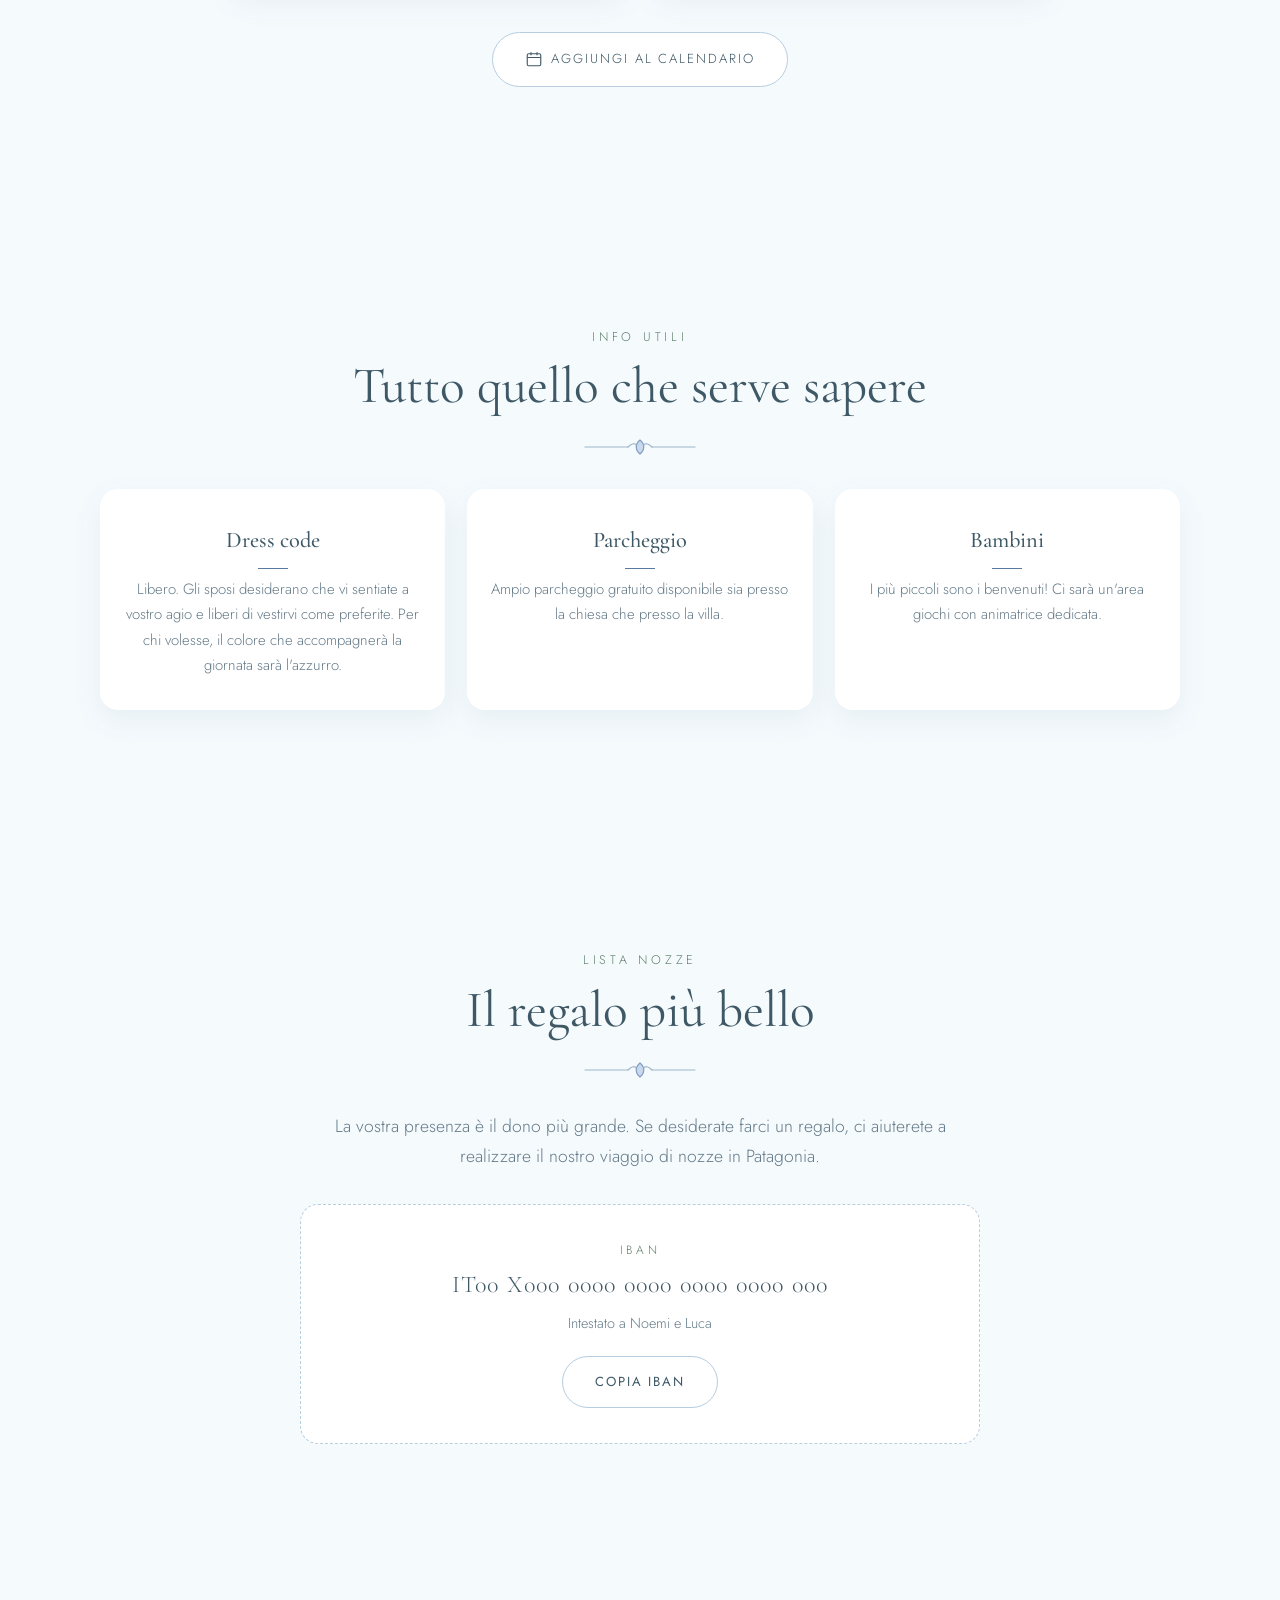
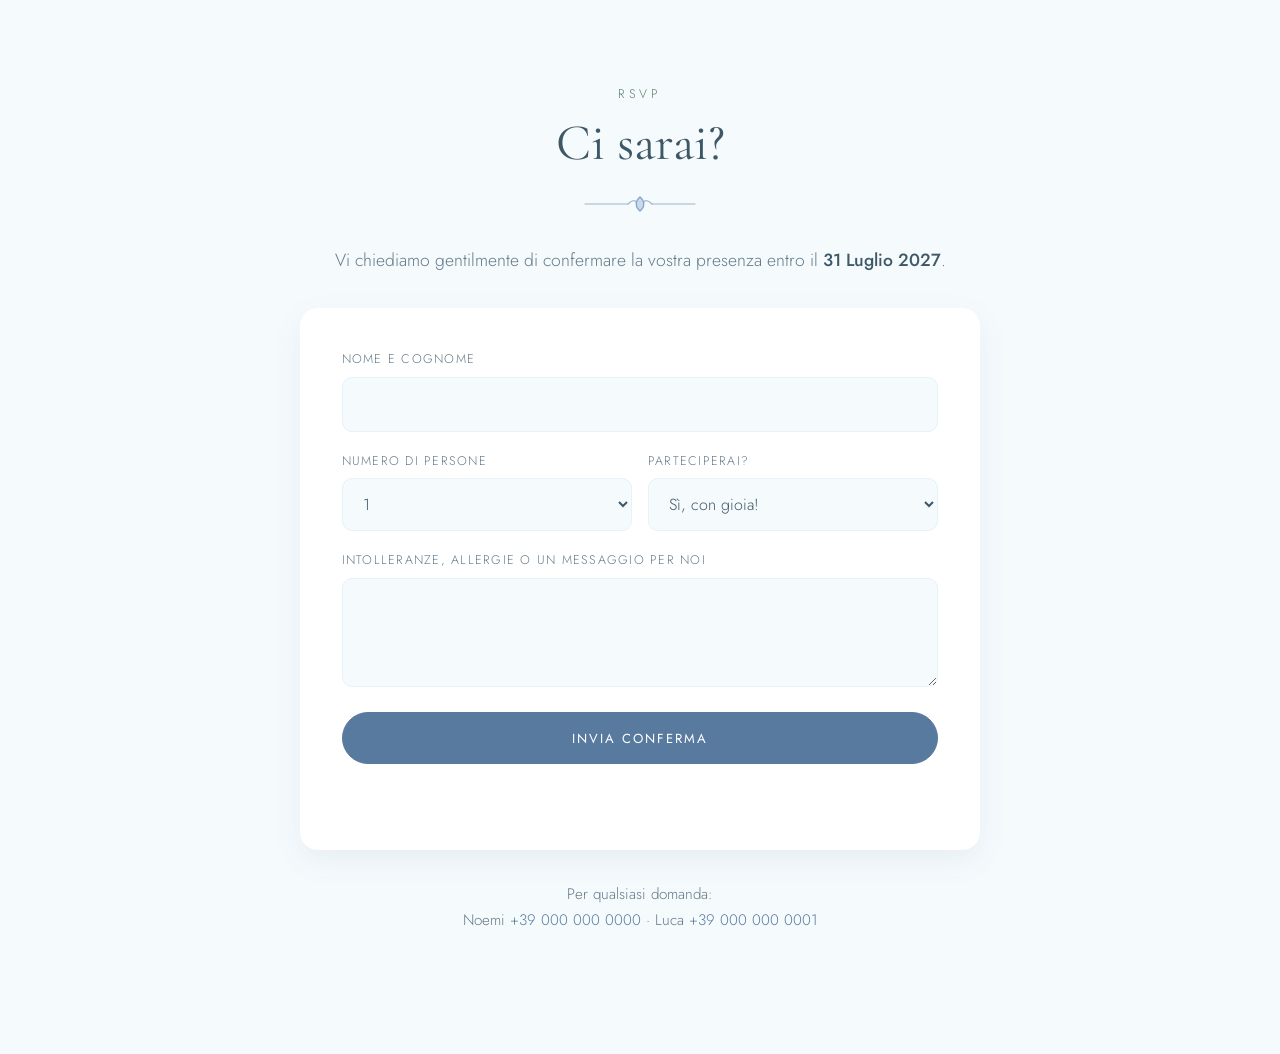
==== commit 70eb9fc4: "Animazione dito che scorre al posto dell'icona mouse Co-Authored-By: Claude Opus 5.5 <noreply@anthro" ====
--- a/c5f4a5kf/index.html
+++ b/c5f4a5kf/index.html
@@ -14,7 +14,7 @@
   <link rel="preconnect" href="https://fonts.googleapis.com">
   <link rel="preconnect" href="https://fonts.gstatic.com" crossorigin>
   <link href="https://fonts.googleapis.com/css2?family=Cormorant+Garamond:ital,wght@0,400;0,500;0,600;1,400&family=Great+Vibes&family=Jost:wght@300;400;500&display=swap" rel="stylesheet">
-  <link rel="stylesheet" href="assets/style.css?v=11">
+  <link rel="stylesheet" href="assets/style.css?v=14">
 </head>
 <body>
 
@@ -57,7 +57,10 @@
       <a href="#rsvp" class="btn">Conferma la tua presenza</a>
     </div>
 
-    <a href="#dove" class="hero__scroll" aria-label="Scorri giù"><span></span></a>
+    <a href="#dove" class="hero__scroll" aria-label="Scorri giù">
+      <span class="hero__trail"></span>
+      <svg class="hero__hand" viewBox="0 0 24 24" aria-hidden="true"><path d="M22 14a8 8 0 0 1-8 8"/><path d="M18 11v-1a2 2 0 0 0-2-2a2 2 0 0 0-2 2"/><path d="M14 10V9a2 2 0 0 0-2-2a2 2 0 0 0-2 2v1"/><path d="M10 9.5V4a2 2 0 0 0-2-2a2 2 0 0 0-2 2v10"/><path d="M18 11a2 2 0 1 1 4 0v3a8 8 0 0 1-8 8h-2c-2.8 0-4.5-.86-5.99-2.34l-3.6-3.6a2 2 0 0 1 2.83-2.82L7 15"/></svg>
+    </a>
   </section>
 
   <!-- DOVE & QUANDO -->
--- a/c5f4a5kf/assets/style.css
+++ b/c5f4a5kf/assets/style.css
@@ -140,14 +140,35 @@
 .countdown small { font-size: .65rem; letter-spacing: .15em; text-transform: uppercase; color: var(--ink-soft); }
 
 .hero__scroll {
-  position: absolute; bottom: 1.8rem; left: 50%; transform: translateX(-50%);
-  width: 24px; height: 38px; border: 1px solid var(--ink-soft); border-radius: 12px;
-}
-.hero__scroll span {
-  position: absolute; top: 7px; left: 50%; width: 3px; height: 7px; margin-left: -1.5px;
-  background: var(--dusty); border-radius: 2px; animation: scroll 1.8s infinite;
-}
-@keyframes scroll { 0% { opacity: 0; transform: translateY(0); } 40% { opacity: 1; } 100% { opacity: 0; transform: translateY(12px); } }
+  position: absolute; bottom: 1rem; left: 50%; transform: translateX(-50%);
+  width: 80px; height: 110px;
+}
+/* dito che trascina verso l'alto (gesto per scorrere giù):
+   mano a destra della scia, inclinata di 45° con la punta verso la linea */
+.hero__hand {
+  position: absolute; top: 0; left: 50%; width: 40px; height: 40px; margin-left: -11px;
+  fill: none; stroke: var(--ink); stroke-width: 1.3; stroke-linecap: round; stroke-linejoin: round;
+  transform-origin: 13.3px 3.3px; animation: swipe 2.8s ease-in-out infinite;
+}
+.hero__trail {
+  position: absolute; top: 3px; left: 50%; width: 2px; height: 64px; margin-left: -1px; border-radius: 2px;
+  background: linear-gradient(to top, rgba(88, 122, 158, 0), var(--dusty));
+  transform-origin: bottom; animation: swipe-trail 2.8s ease-in-out infinite;
+}
+@keyframes swipe {
+  0%   { opacity: 0; transform: translateY(64px) rotate(-45deg) scale(1); }
+  12%  { opacity: 1; transform: translateY(64px) rotate(-45deg) scale(1); }
+  22%  { opacity: 1; transform: translateY(64px) rotate(-45deg) scale(.9); }
+  68%  { opacity: 1; transform: translateY(0) rotate(-45deg) scale(.9); }
+  82%  { opacity: 0; transform: translateY(-6px) rotate(-45deg) scale(1); }
+  100% { opacity: 0; transform: translateY(-6px) rotate(-45deg) scale(1); }
+}
+@keyframes swipe-trail {
+  0%, 22% { opacity: 0; transform: scaleY(0); }
+  27%     { opacity: .8; }
+  68%     { opacity: .8; transform: scaleY(1); }
+  88%, 100% { opacity: 0; transform: scaleY(1); }
+}
 
 /* ===== BUTTONS ===== */
 .btn {
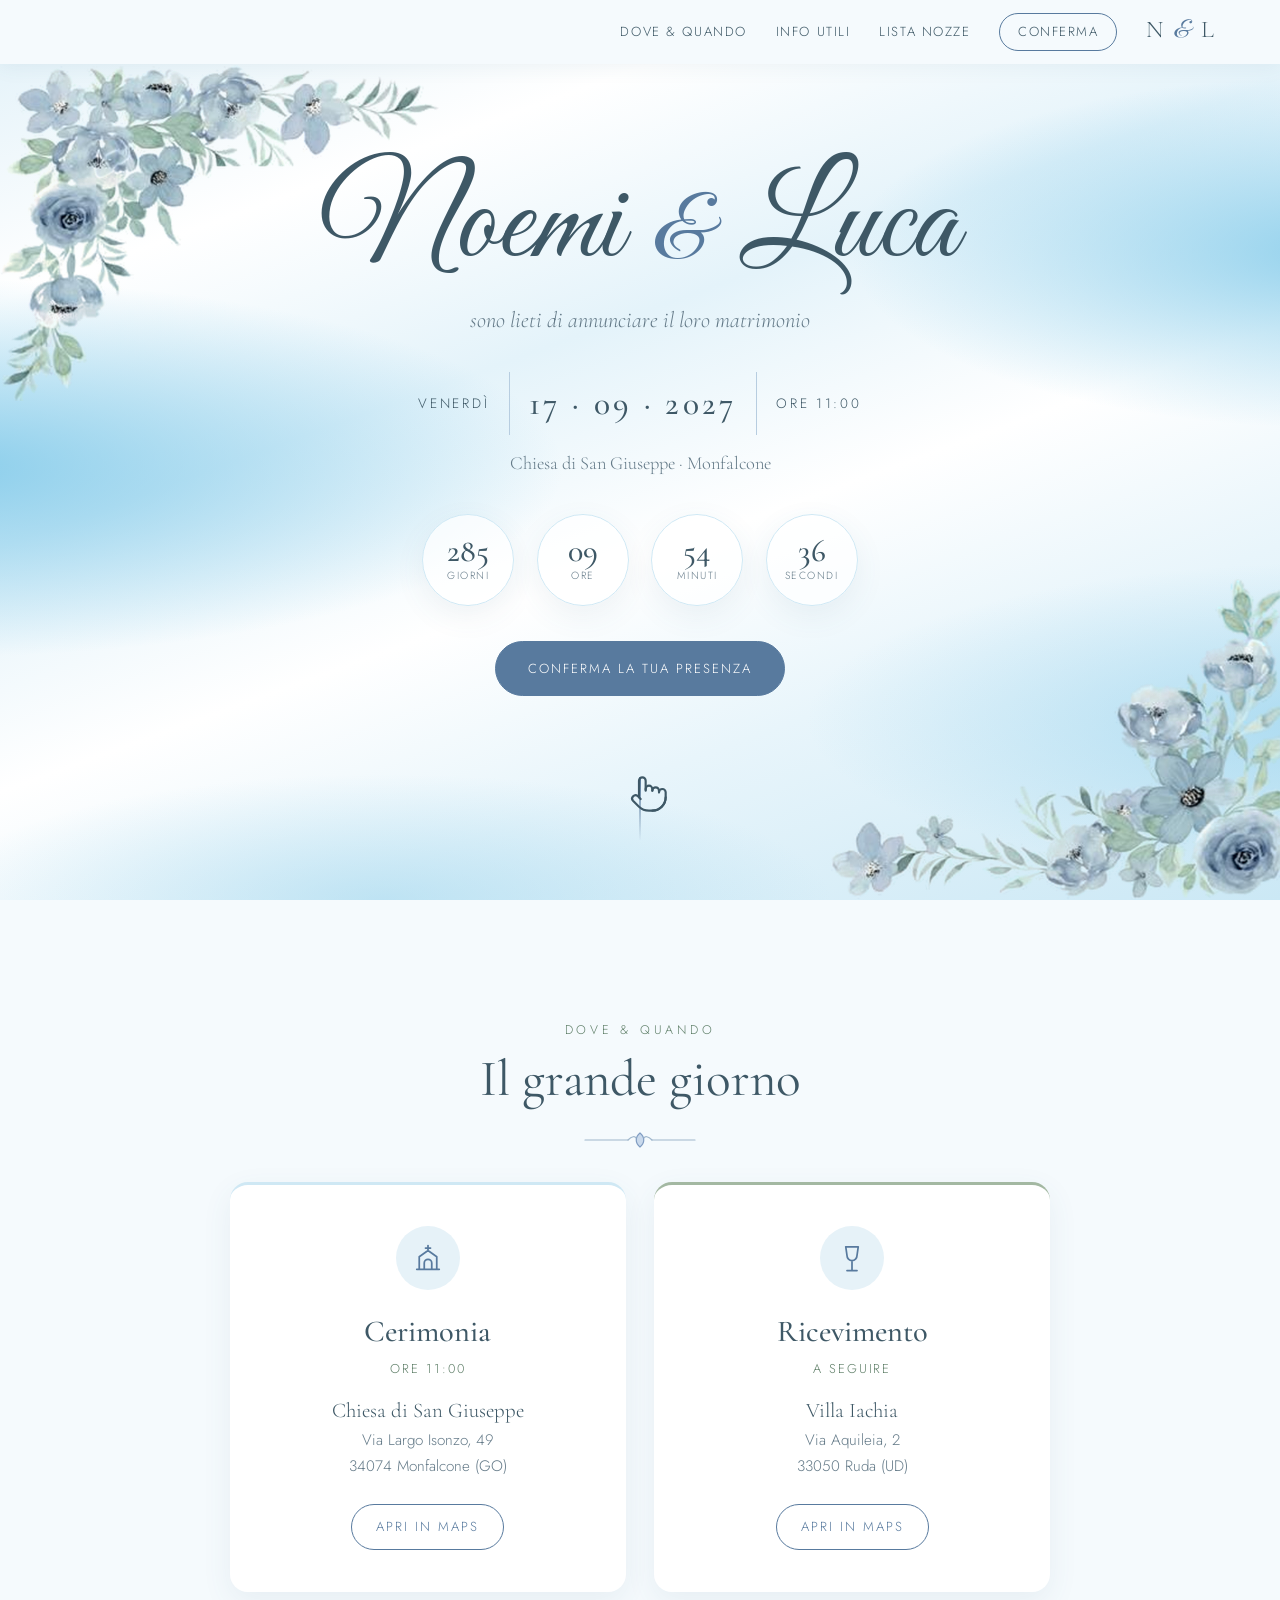
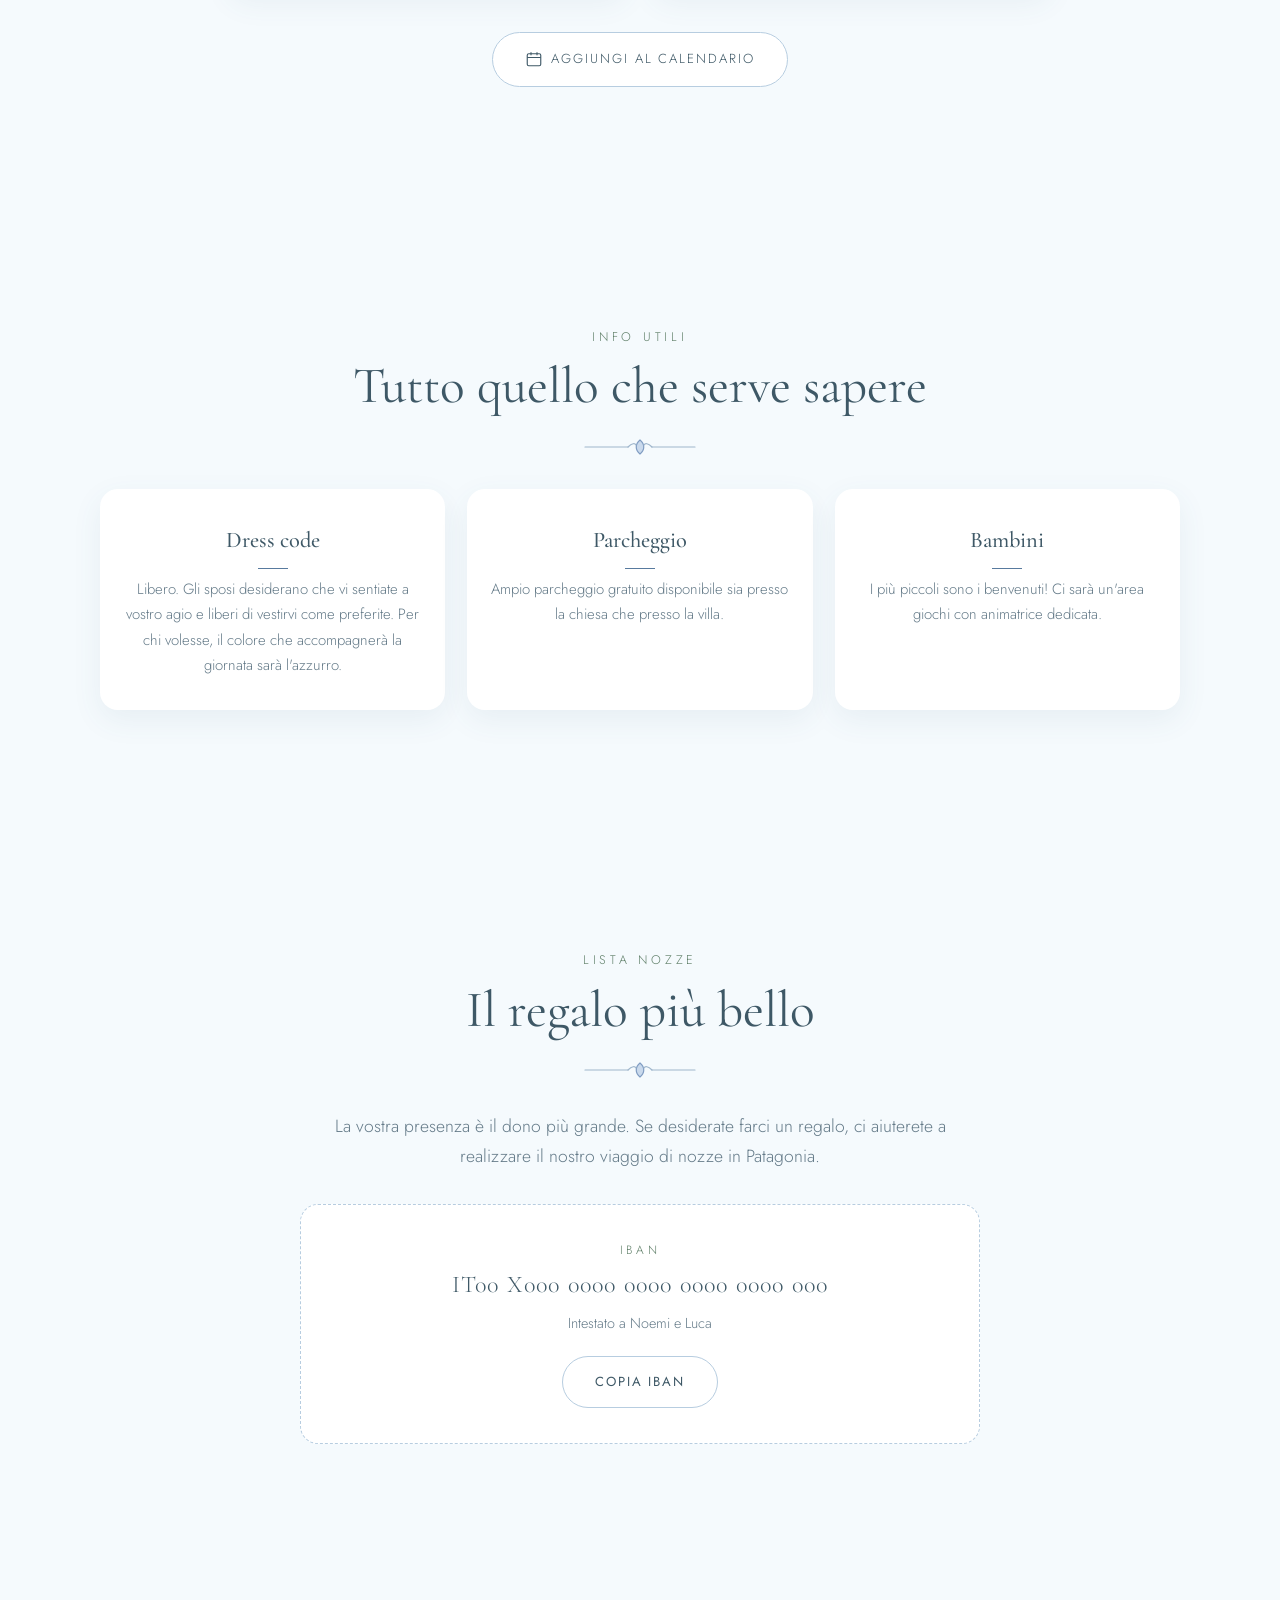
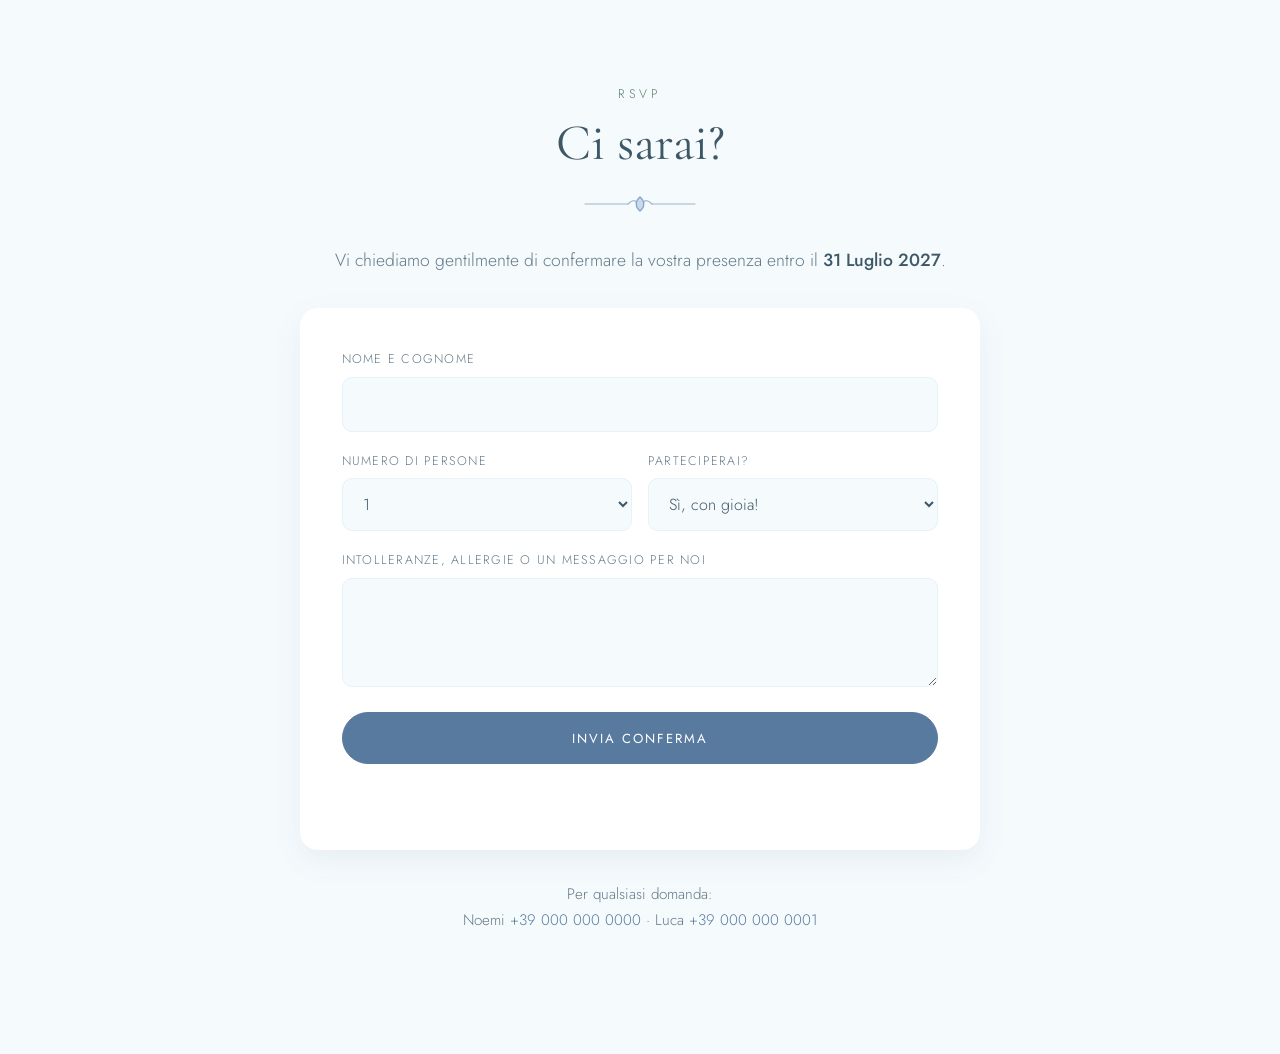
==== commit 81869a38: "Mano non più sopra il pulsante, sparisce quando si scorre Co-Authored-By: Claude Opus 5.5 <noreply@a" ====
--- a/c5f4a5kf/index.html
+++ b/c5f4a5kf/index.html
@@ -14,7 +14,7 @@
   <link rel="preconnect" href="https://fonts.googleapis.com">
   <link rel="preconnect" href="https://fonts.gstatic.com" crossorigin>
   <link href="https://fonts.googleapis.com/css2?family=Cormorant+Garamond:ital,wght@0,400;0,500;0,600;1,400&family=Great+Vibes&family=Jost:wght@300;400;500&display=swap" rel="stylesheet">
-  <link rel="stylesheet" href="assets/style.css?v=14">
+  <link rel="stylesheet" href="assets/style.css?v=15">
 </head>
 <body>
 
@@ -214,6 +214,6 @@
     </defs>
   </svg>
 
-  <script src="assets/script.js?v=3"></script>
+  <script src="assets/script.js?v=4"></script>
 </body>
 </html>
--- a/c5f4a5kf/assets/style.css
+++ b/c5f4a5kf/assets/style.css
@@ -97,7 +97,7 @@
   min-height: 100vh; min-height: 100svh;
   display: grid; place-items: center; text-align: center;
   position: relative; overflow: hidden;
-  padding: 6rem 1.5rem 4rem;
+  padding: 6rem 1.5rem 9.5rem; /* spazio in basso riservato alla mano */
   background: transparent;
 }
 .hero__floral { position: fixed; pointer-events: none; z-index: -1; height: auto; }
@@ -142,7 +142,9 @@
 .hero__scroll {
   position: absolute; bottom: 1rem; left: 50%; transform: translateX(-50%);
   width: 80px; height: 110px;
-}
+  transition: opacity .5s ease;
+}
+.hero__scroll.is-hidden { opacity: 0; pointer-events: none; }
 /* dito che trascina verso l'alto (gesto per scorrere giù):
    mano a destra della scia, inclinata di 45° con la punta verso la linea */
 .hero__hand {
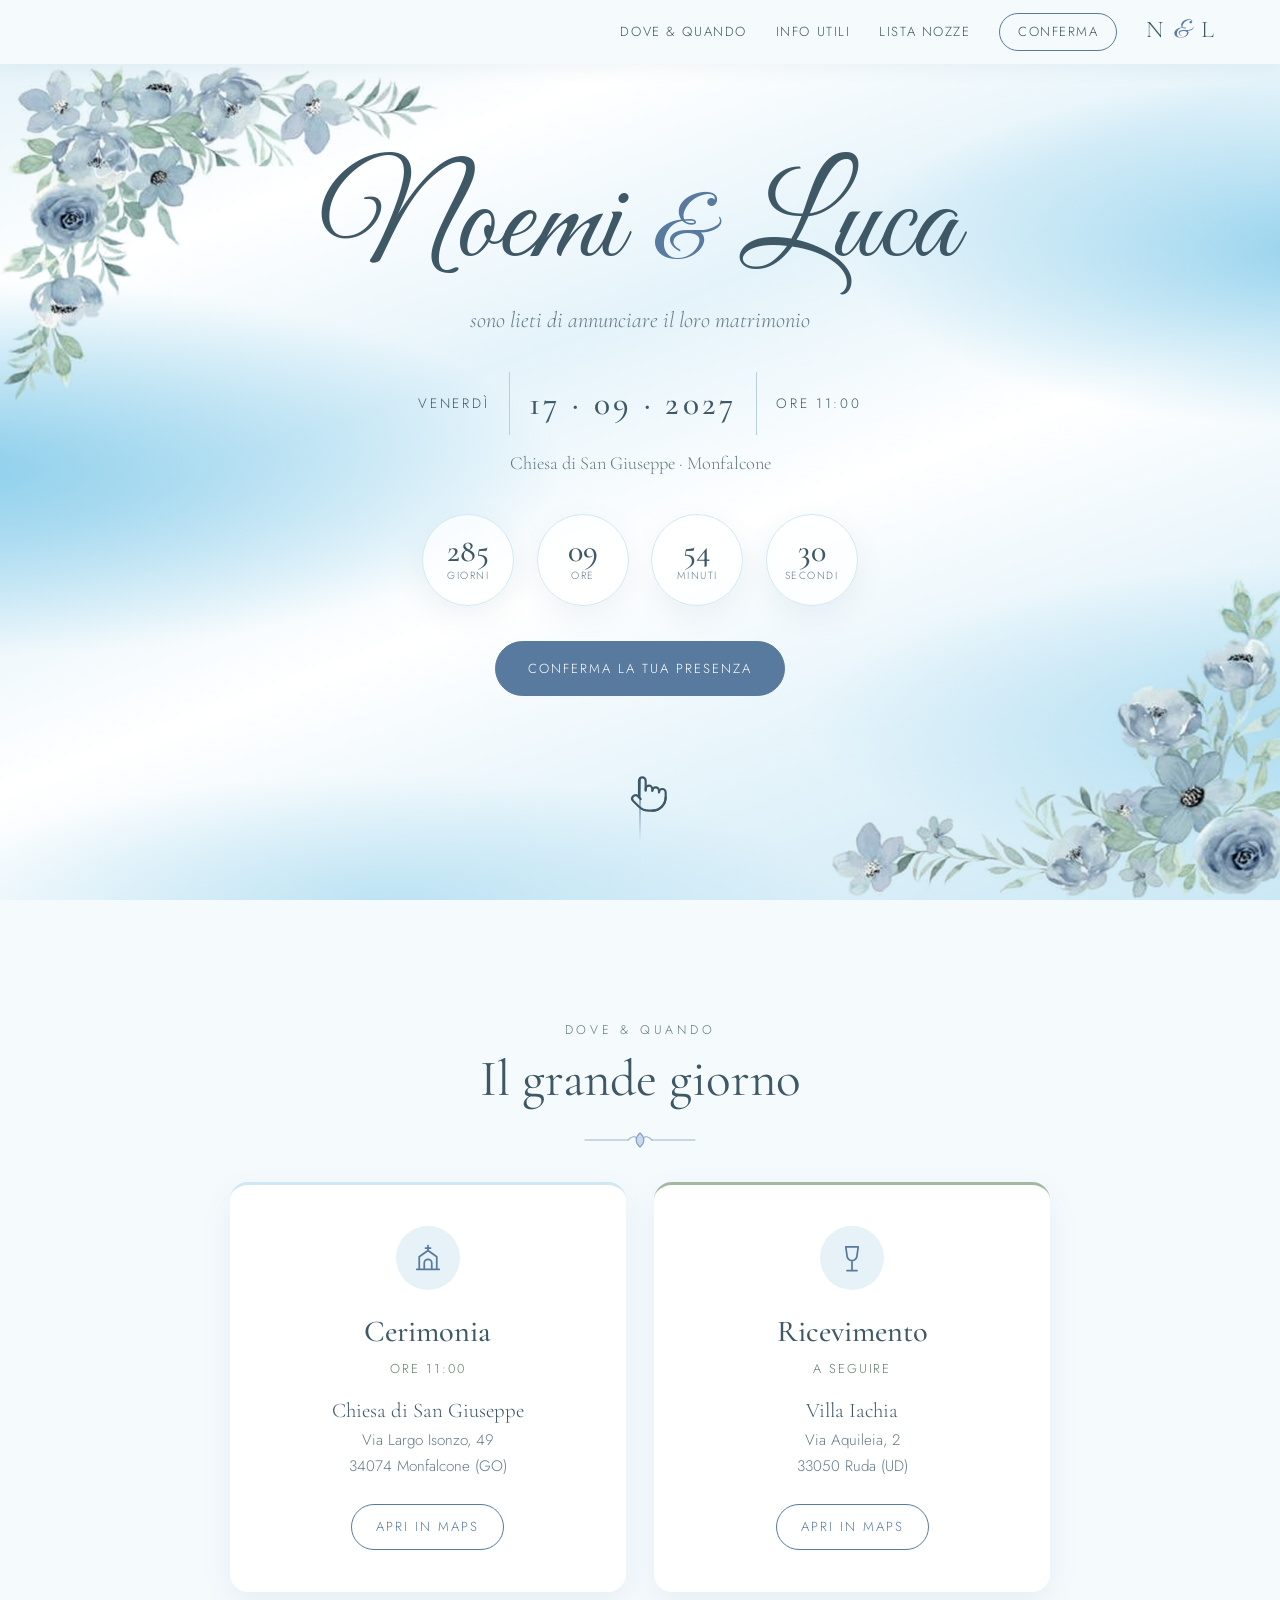
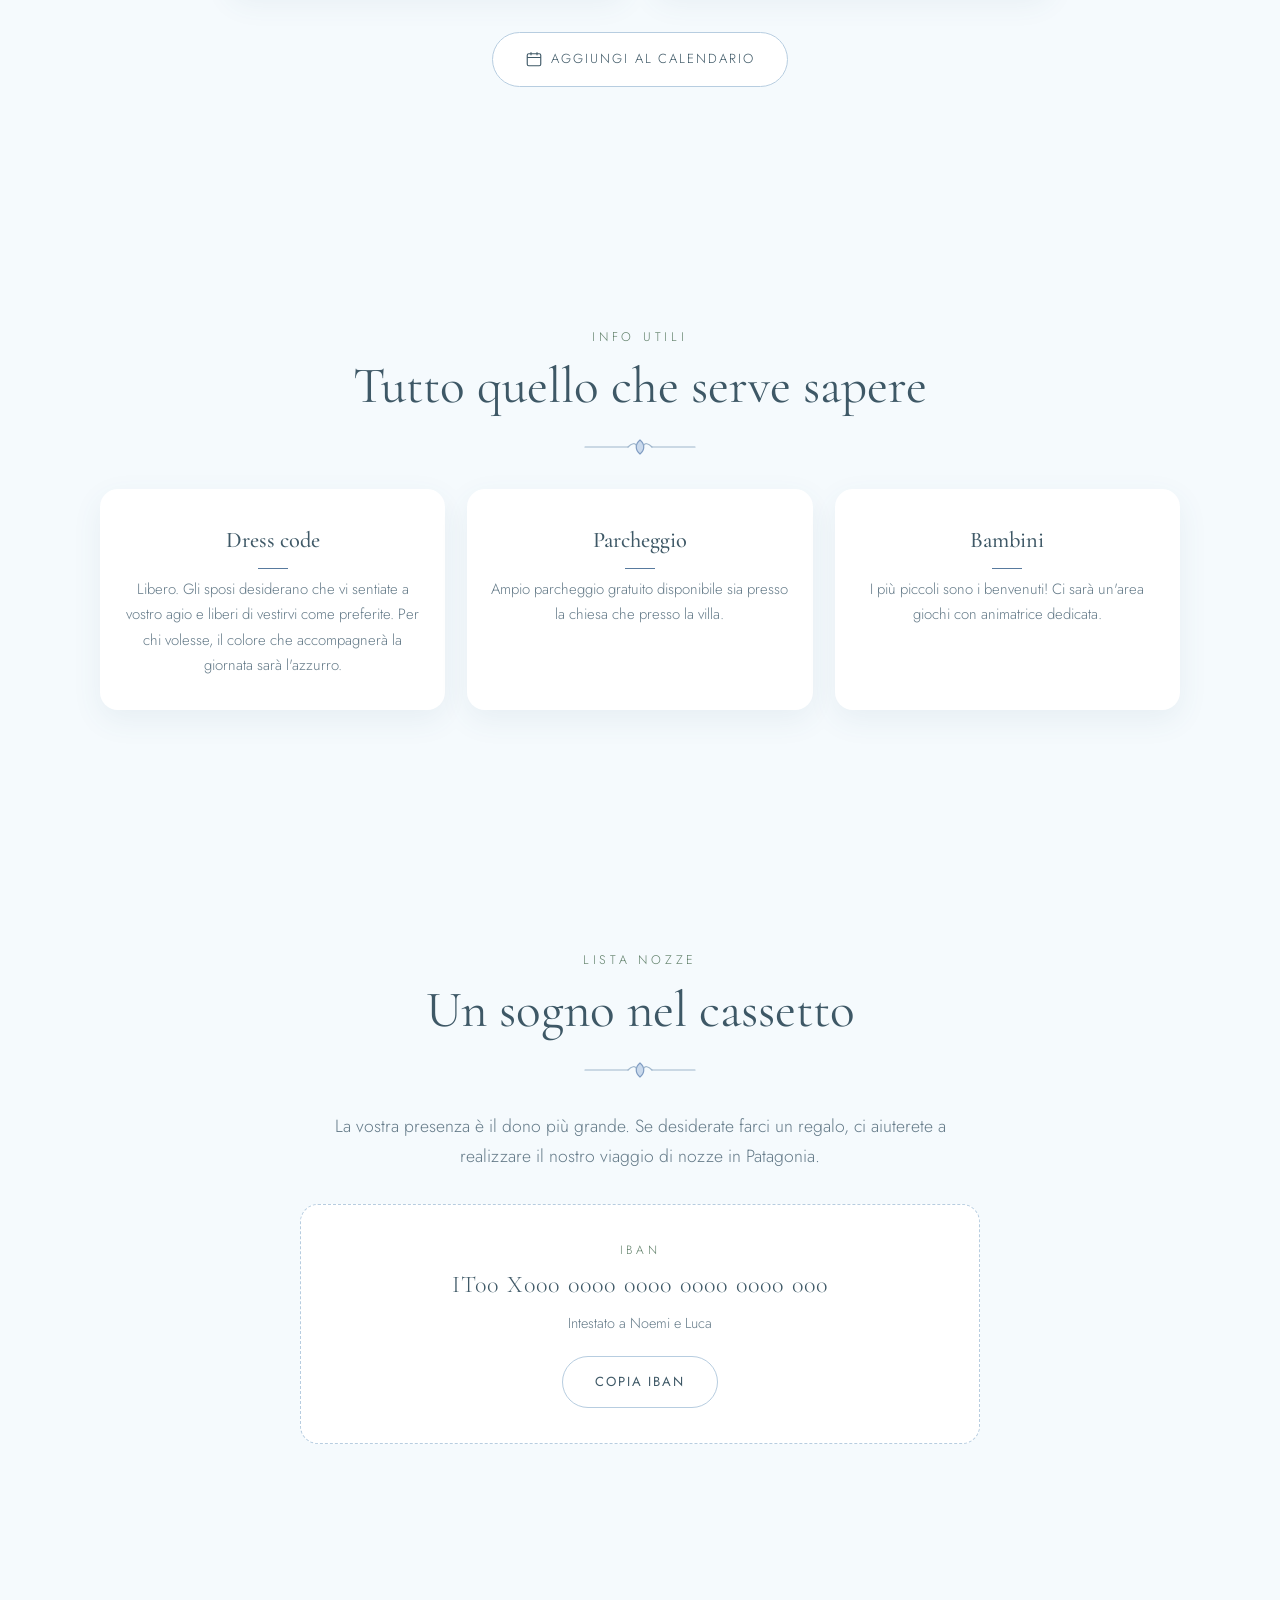
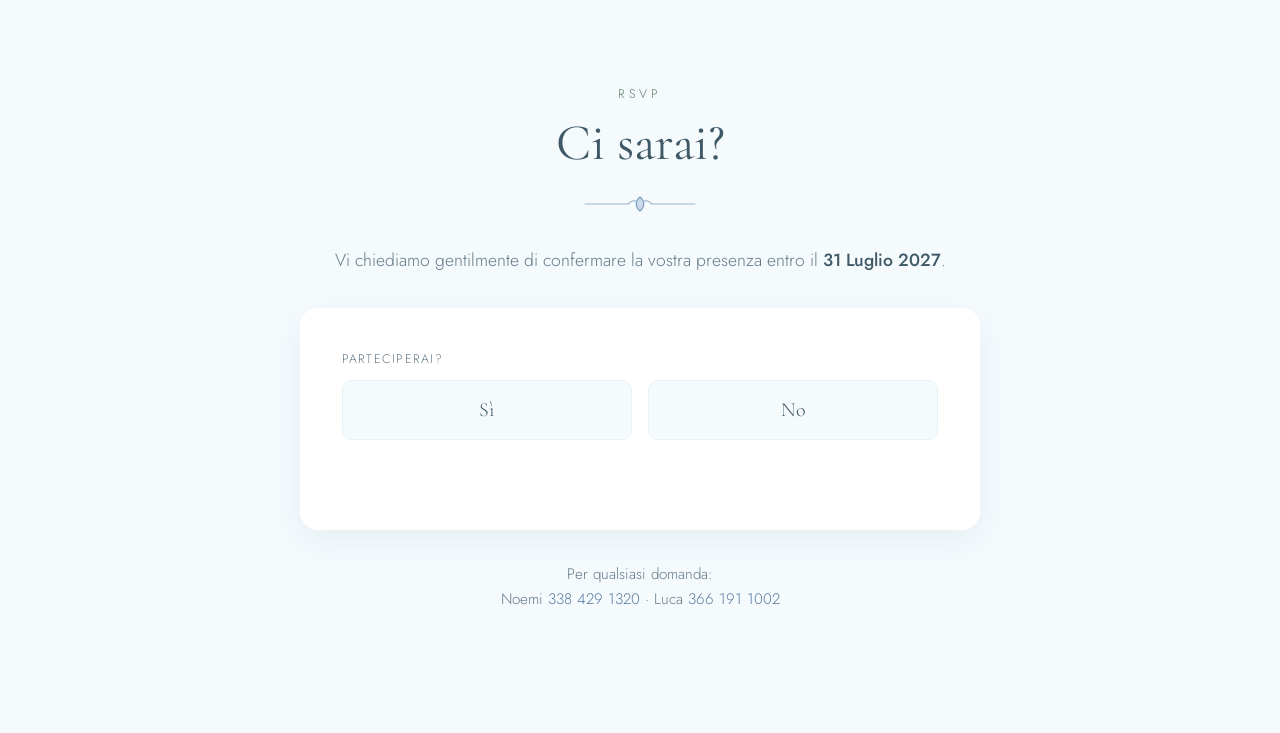
==== commit 4e187957: "Nuovo modulo RSVP a passi, numeri degli sposi, "Un sogno nel cassetto" Co-Authored-By: Claude Opus 5" ====
--- a/c5f4a5kf/index.html
+++ b/c5f4a5kf/index.html
@@ -14,7 +14,7 @@
   <link rel="preconnect" href="https://fonts.googleapis.com">
   <link rel="preconnect" href="https://fonts.gstatic.com" crossorigin>
   <link href="https://fonts.googleapis.com/css2?family=Cormorant+Garamond:ital,wght@0,400;0,500;0,600;1,400&family=Great+Vibes&family=Jost:wght@300;400;500&display=swap" rel="stylesheet">
-  <link rel="stylesheet" href="assets/style.css?v=15">
+  <link rel="stylesheet" href="assets/style.css?v=16">
 </head>
 <body>
 
@@ -131,7 +131,7 @@
   <section class="section" id="regalo">
     <div class="container narrow reveal">
       <p class="eyebrow">Lista nozze</p>
-      <h2 class="title">Il regalo più bello</h2>
+      <h2 class="title">Un sogno nel cassetto</h2>
       <div class="divider"><svg viewBox="0 0 120 20" aria-hidden="true"><use href="#leafline"/></svg></div>
       <p class="lead">
         La vostra presenza è il dono più grande. Se desiderate farci un regalo,
@@ -155,38 +155,42 @@
       <p class="lead">Vi chiediamo gentilmente di confermare la vostra presenza entro il <strong>31 Luglio 2027</strong>.</p>
 
       <form class="rsvp" id="rsvpForm">
-        <div class="field">
-          <label for="nome">Nome e cognome</label>
-          <input id="nome" name="nome" type="text" required autocomplete="name">
-        </div>
-        <div class="field-row">
+        <fieldset class="choice">
+          <legend>Parteciperai?</legend>
+          <div class="choice__opts">
+            <label><input type="radio" name="presenza" value="Sì" required><span>Sì</span></label>
+            <label><input type="radio" name="presenza" value="No"><span>No</span></label>
+          </div>
+        </fieldset>
+
+        <div class="rsvp__step" id="stepPersone" hidden>
           <div class="field">
-            <label for="ospiti">Numero di persone</label>
-            <select id="ospiti" name="ospiti">
-              <option>1</option><option>2</option><option>3</option><option>4</option><option>5+</option>
+            <label for="ospiti">Quante persone?</label>
+            <select id="ospiti" name="ospiti" required>
+              <option value="" selected disabled>Seleziona</option>
+              <option>1</option><option>2</option><option>3</option><option>4</option><option>5</option>
+              <option>6</option><option>7</option><option>8</option><option>9</option><option>10</option>
             </select>
           </div>
+        </div>
+
+        <div class="rsvp__step" id="stepDettagli" hidden>
+          <div id="nomi"></div>
           <div class="field">
-            <label for="presenza">Parteciperai?</label>
-            <select id="presenza" name="presenza">
-              <option>Sì, con gioia!</option>
-              <option>Purtroppo no</option>
-            </select>
-          </div>
-        </div>
-        <div class="field">
-          <label for="note">Intolleranze, allergie o un messaggio per noi</label>
-          <textarea id="note" name="note" rows="3"></textarea>
-        </div>
+            <label for="note" id="noteLabel">Intolleranze, allergie o un messaggio per noi</label>
+            <textarea id="note" name="note" rows="3"></textarea>
+          </div>
+          <button class="btn" type="submit">Invia conferma</button>
+        </div>
+
         <input type="hidden" name="invito" value="completo">
         <input class="hp" type="text" name="sito" tabindex="-1" autocomplete="off" aria-hidden="true">
-        <button class="btn" type="submit">Invia conferma</button>
         <p class="rsvp__msg" id="rsvpMsg" role="status"></p>
       </form>
 
       <p class="contacts">
         Per qualsiasi domanda:<br>
-        Noemi <a href="tel:+390000000000">+39 000 000 0000</a> · Luca <a href="tel:+390000000001">+39 000 000 0001</a>
+        Noemi <a href="tel:+393384291320">338 429 1320</a> · Luca <a href="tel:+393661911002">366 191 1002</a>
       </p>
     </div>
   </section>
@@ -214,6 +218,6 @@
     </defs>
   </svg>
 
-  <script src="assets/script.js?v=4"></script>
+  <script src="assets/script.js?v=5"></script>
 </body>
 </html>
--- a/c5f4a5kf/assets/style.css
+++ b/c5f4a5kf/assets/style.css
@@ -285,6 +285,22 @@
 .rsvp__msg.error { color: var(--dusty); }
 .rsvp .btn { width: 100%; justify-content: center; margin-top: .4rem; }
 .rsvp__msg { text-align: center; margin-top: 1rem; font-family: var(--serif); font-size: 1.2rem; color: var(--sage-dark); min-height: 1.5em; }
+/* Scelta Sì / No */
+.choice { border: 0; padding: 0; margin: 0 0 1.2rem; min-width: 0; }
+.choice legend { font-size: .78rem; letter-spacing: .1em; text-transform: uppercase; margin-bottom: .6rem; color: var(--ink-soft); padding: 0; }
+.choice__opts { display: flex; gap: 1rem; }
+.choice__opts label { flex: 1; position: relative; cursor: pointer; }
+.choice__opts input { position: absolute; inset: 0; opacity: 0; margin: 0; cursor: pointer; }
+.choice__opts span {
+  display: block; text-align: center; padding: .75rem 1rem; border-radius: 10px;
+  border: 1px solid var(--ice); background: var(--mist); color: var(--ink);
+  font-family: var(--serif); font-size: 1.25rem; transition: background .3s, color .3s, border-color .3s, box-shadow .3s;
+}
+.choice__opts label:hover span { border-color: var(--sky); }
+.choice__opts input:checked + span { background: var(--dusty); border-color: var(--dusty); color: #fff; }
+.choice__opts input:focus-visible + span { box-shadow: 0 0 0 3px rgba(143, 208, 234, .45); }
+.rsvp__step:not([hidden]) { animation: rsvp-in .45s ease; }
+@keyframes rsvp-in { from { opacity: 0; transform: translateY(8px); } to { opacity: 1; transform: none; } }
 .contacts { margin-top: 2rem; color: var(--ink-soft); font-size: .95rem; }
 .contacts a { text-decoration: none; }
 
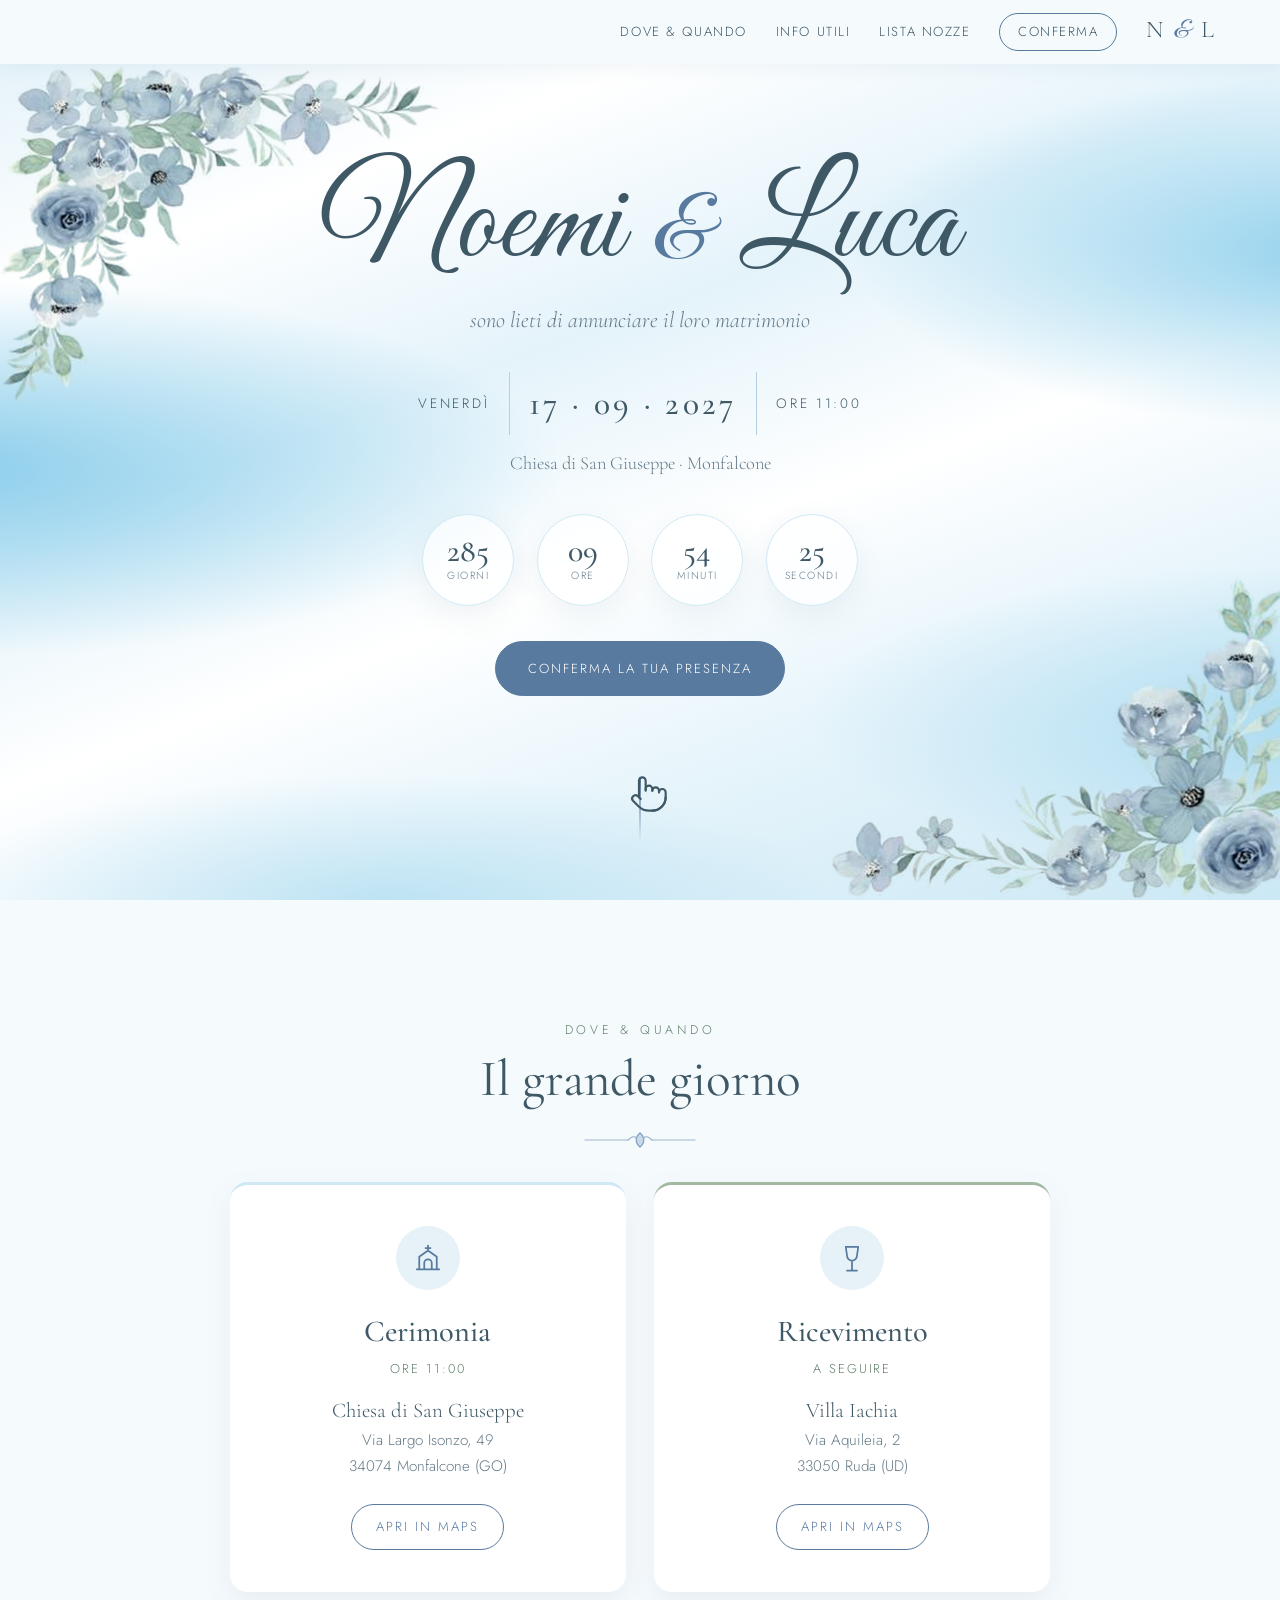
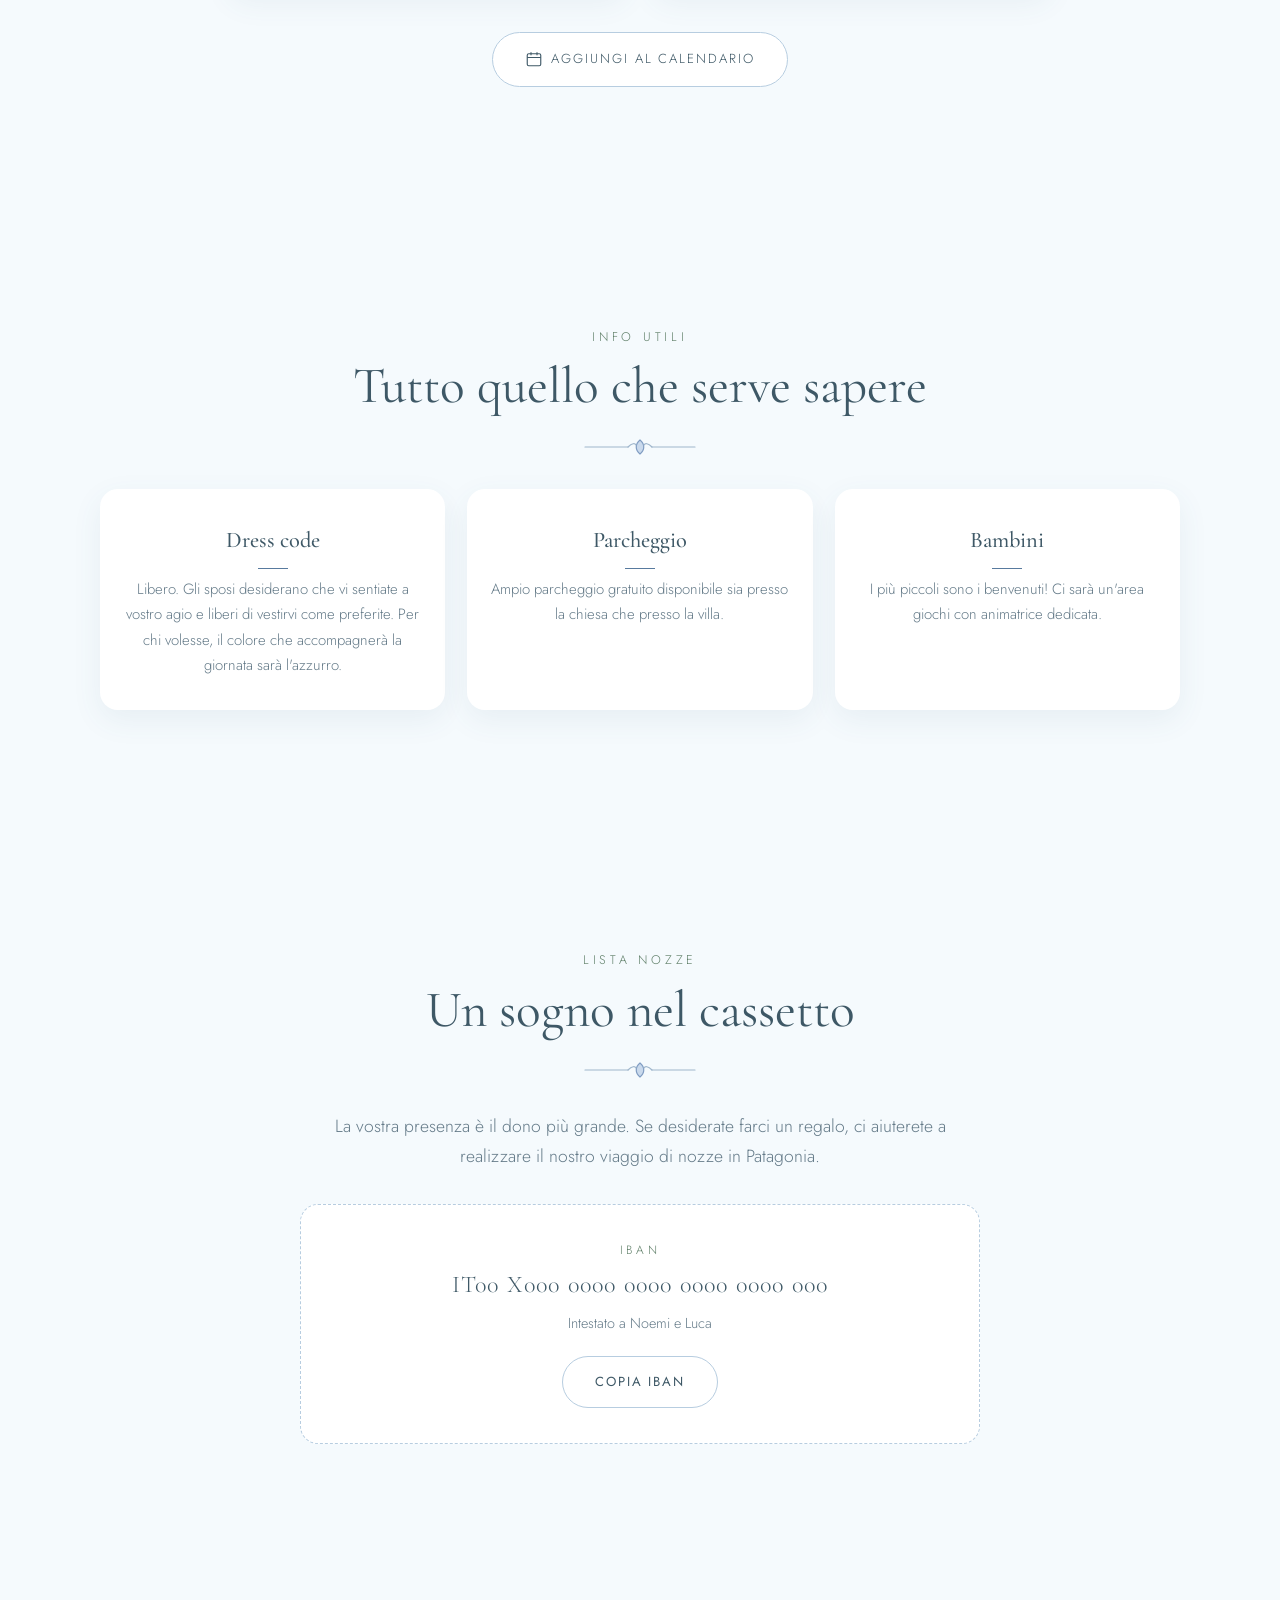
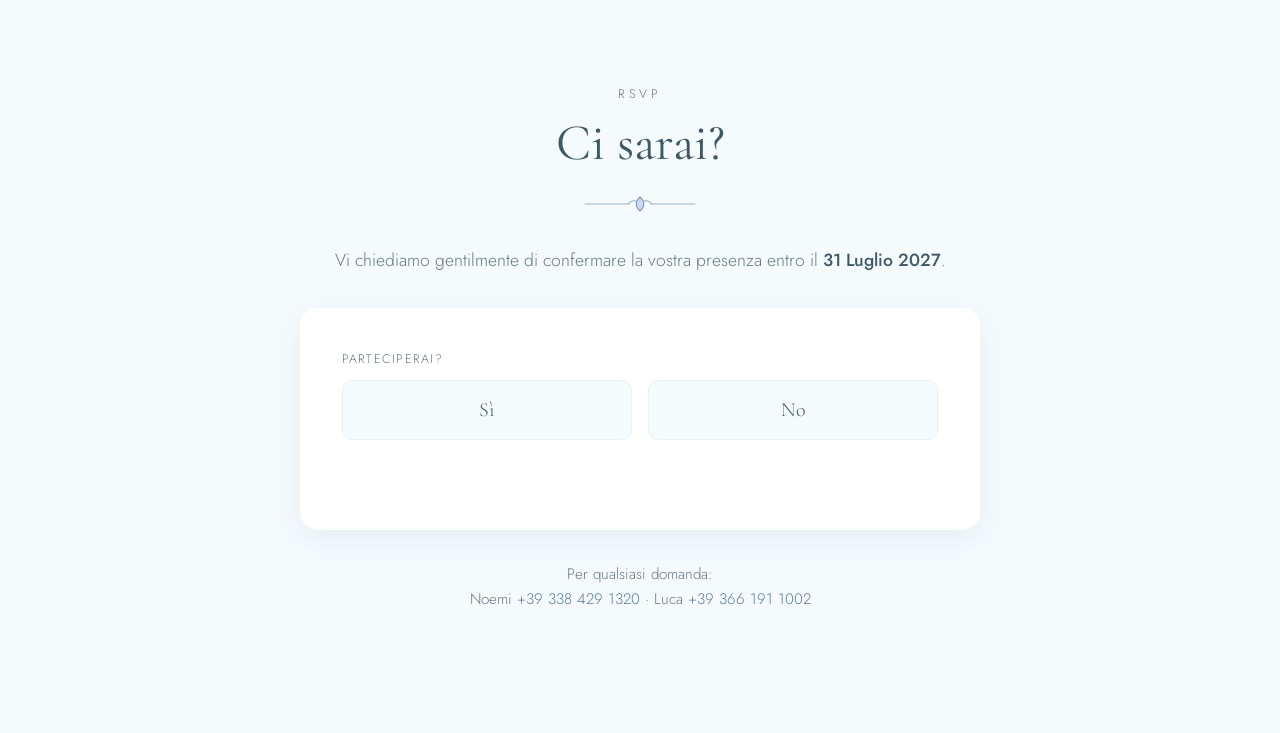
==== commit 374c7215: "RSVP semplice (Sì/No, nome, note), grazie in grande, +39; torta: cerimonia, ore 19, senza Bambini Co" ====
--- a/c5f4a5kf/index.html
+++ b/c5f4a5kf/index.html
@@ -14,7 +14,7 @@
   <link rel="preconnect" href="https://fonts.googleapis.com">
   <link rel="preconnect" href="https://fonts.gstatic.com" crossorigin>
   <link href="https://fonts.googleapis.com/css2?family=Cormorant+Garamond:ital,wght@0,400;0,500;0,600;1,400&family=Great+Vibes&family=Jost:wght@300;400;500&display=swap" rel="stylesheet">
-  <link rel="stylesheet" href="assets/style.css?v=16">
+  <link rel="stylesheet" href="assets/style.css?v=17">
 </head>
 <body>
 
@@ -163,19 +163,11 @@
           </div>
         </fieldset>
 
-        <div class="rsvp__step" id="stepPersone" hidden>
+        <div class="rsvp__step" id="stepDettagli" hidden>
           <div class="field">
-            <label for="ospiti">Quante persone?</label>
-            <select id="ospiti" name="ospiti" required>
-              <option value="" selected disabled>Seleziona</option>
-              <option>1</option><option>2</option><option>3</option><option>4</option><option>5</option>
-              <option>6</option><option>7</option><option>8</option><option>9</option><option>10</option>
-            </select>
-          </div>
-        </div>
-
-        <div class="rsvp__step" id="stepDettagli" hidden>
-          <div id="nomi"></div>
+            <label for="nome">Nome e cognome</label>
+            <input id="nome" name="nome" type="text" required autocomplete="name">
+          </div>
           <div class="field">
             <label for="note" id="noteLabel">Intolleranze, allergie o un messaggio per noi</label>
             <textarea id="note" name="note" rows="3"></textarea>
@@ -190,7 +182,7 @@
 
       <p class="contacts">
         Per qualsiasi domanda:<br>
-        Noemi <a href="tel:+393384291320">338 429 1320</a> · Luca <a href="tel:+393661911002">366 191 1002</a>
+        Noemi <a href="tel:+393384291320">+39 338 429 1320</a> · Luca <a href="tel:+393661911002">+39 366 191 1002</a>
       </p>
     </div>
   </section>
@@ -218,6 +210,6 @@
     </defs>
   </svg>
 
-  <script src="assets/script.js?v=5"></script>
+  <script src="assets/script.js?v=11"></script>
 </body>
 </html>
--- a/c5f4a5kf/assets/style.css
+++ b/c5f4a5kf/assets/style.css
@@ -301,7 +301,10 @@
 .choice__opts input:focus-visible + span { box-shadow: 0 0 0 3px rgba(143, 208, 234, .45); }
 .rsvp__step:not([hidden]) { animation: rsvp-in .45s ease; }
 @keyframes rsvp-in { from { opacity: 0; transform: translateY(8px); } to { opacity: 1; transform: none; } }
-.contacts { margin-top: 2rem; color: var(--ink-soft); font-size: .95rem; }
+/* Ringraziamento dopo l'invio */
+.rsvp__grazie { text-align: center; padding: 1.5rem 0 1rem; animation: rsvp-in .6s ease; }
+.rsvp__grazie-titolo { font-family: var(--script); font-size: clamp(2.3rem, 9vw, 3.4rem); line-height: 1.2; color: var(--ink); }
+.rsvp__grazie-testo { margin-top: 1rem; font-family: var(--serif); font-style: italic; font-size: 1.3rem; color: var(--ink-soft); }.contacts { margin-top: 2rem; color: var(--ink-soft); font-size: .95rem; }
 .contacts a { text-decoration: none; }
 
 /* Footer */
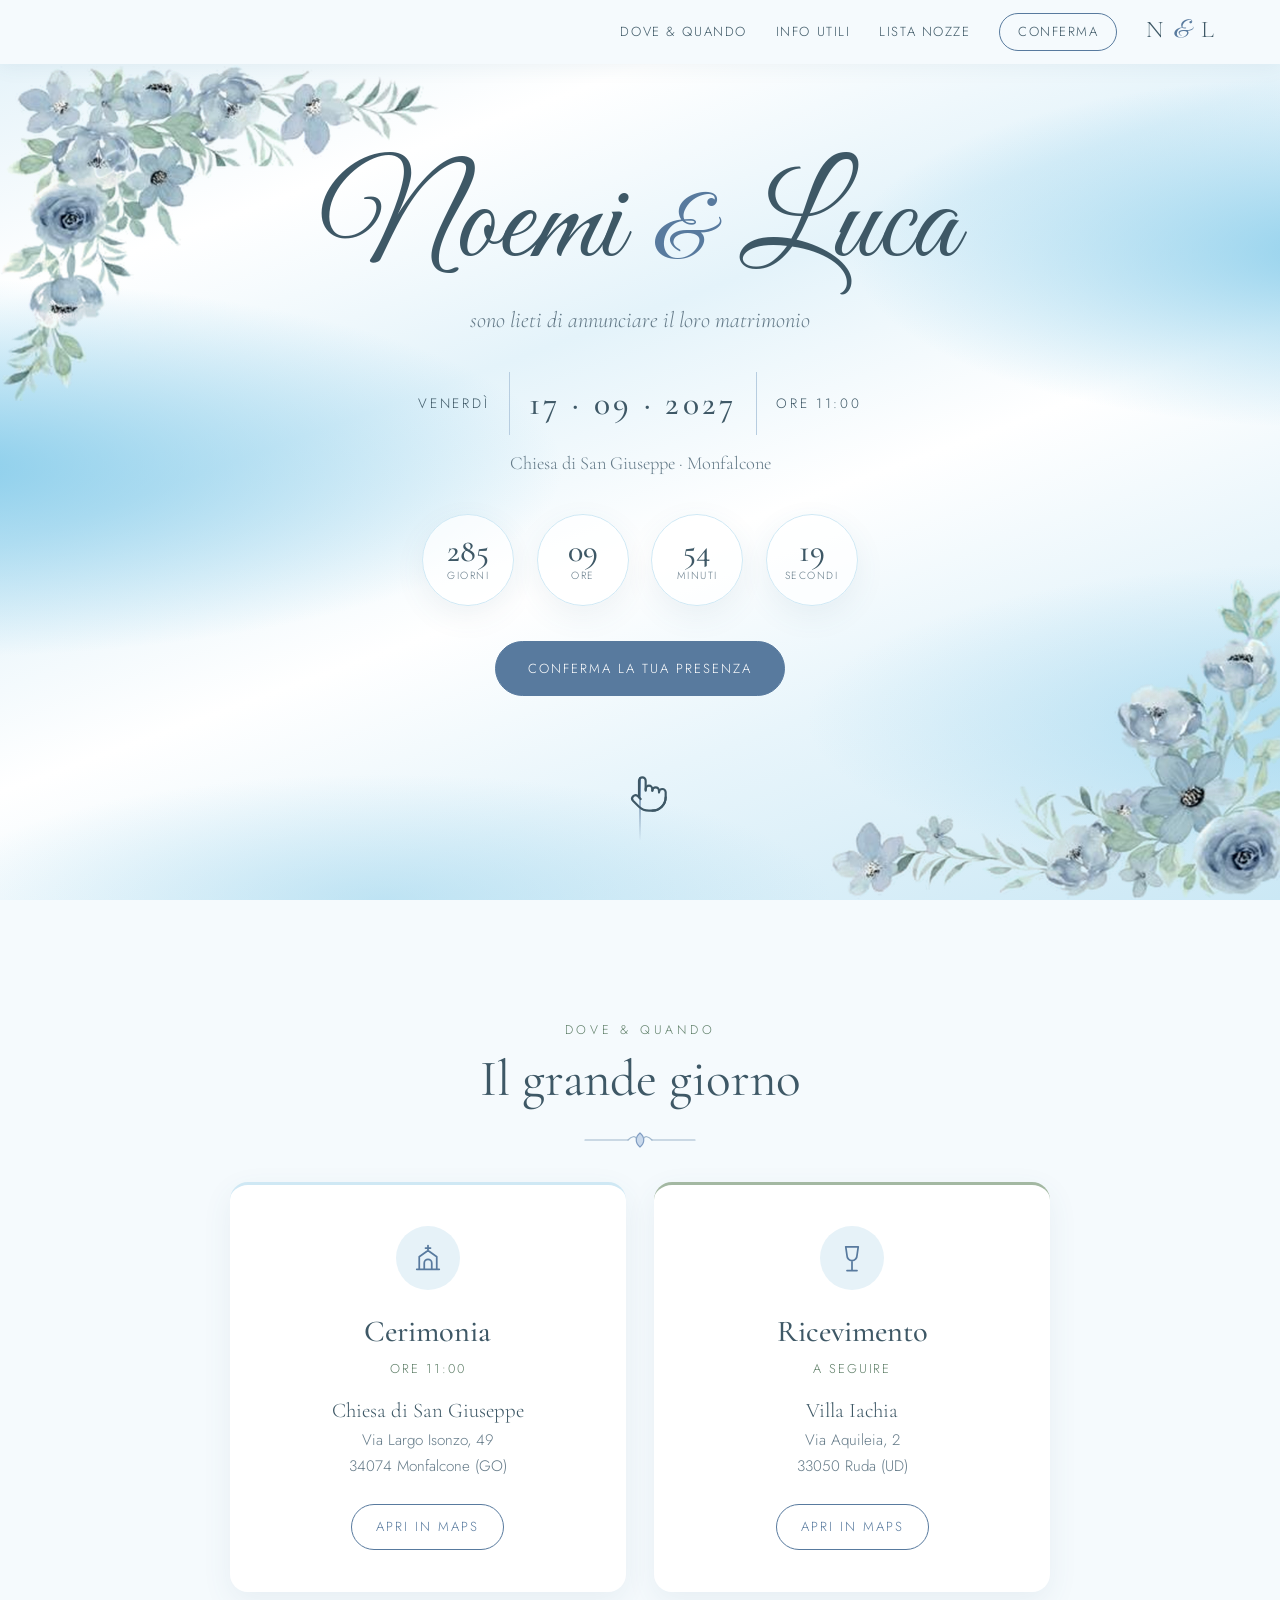
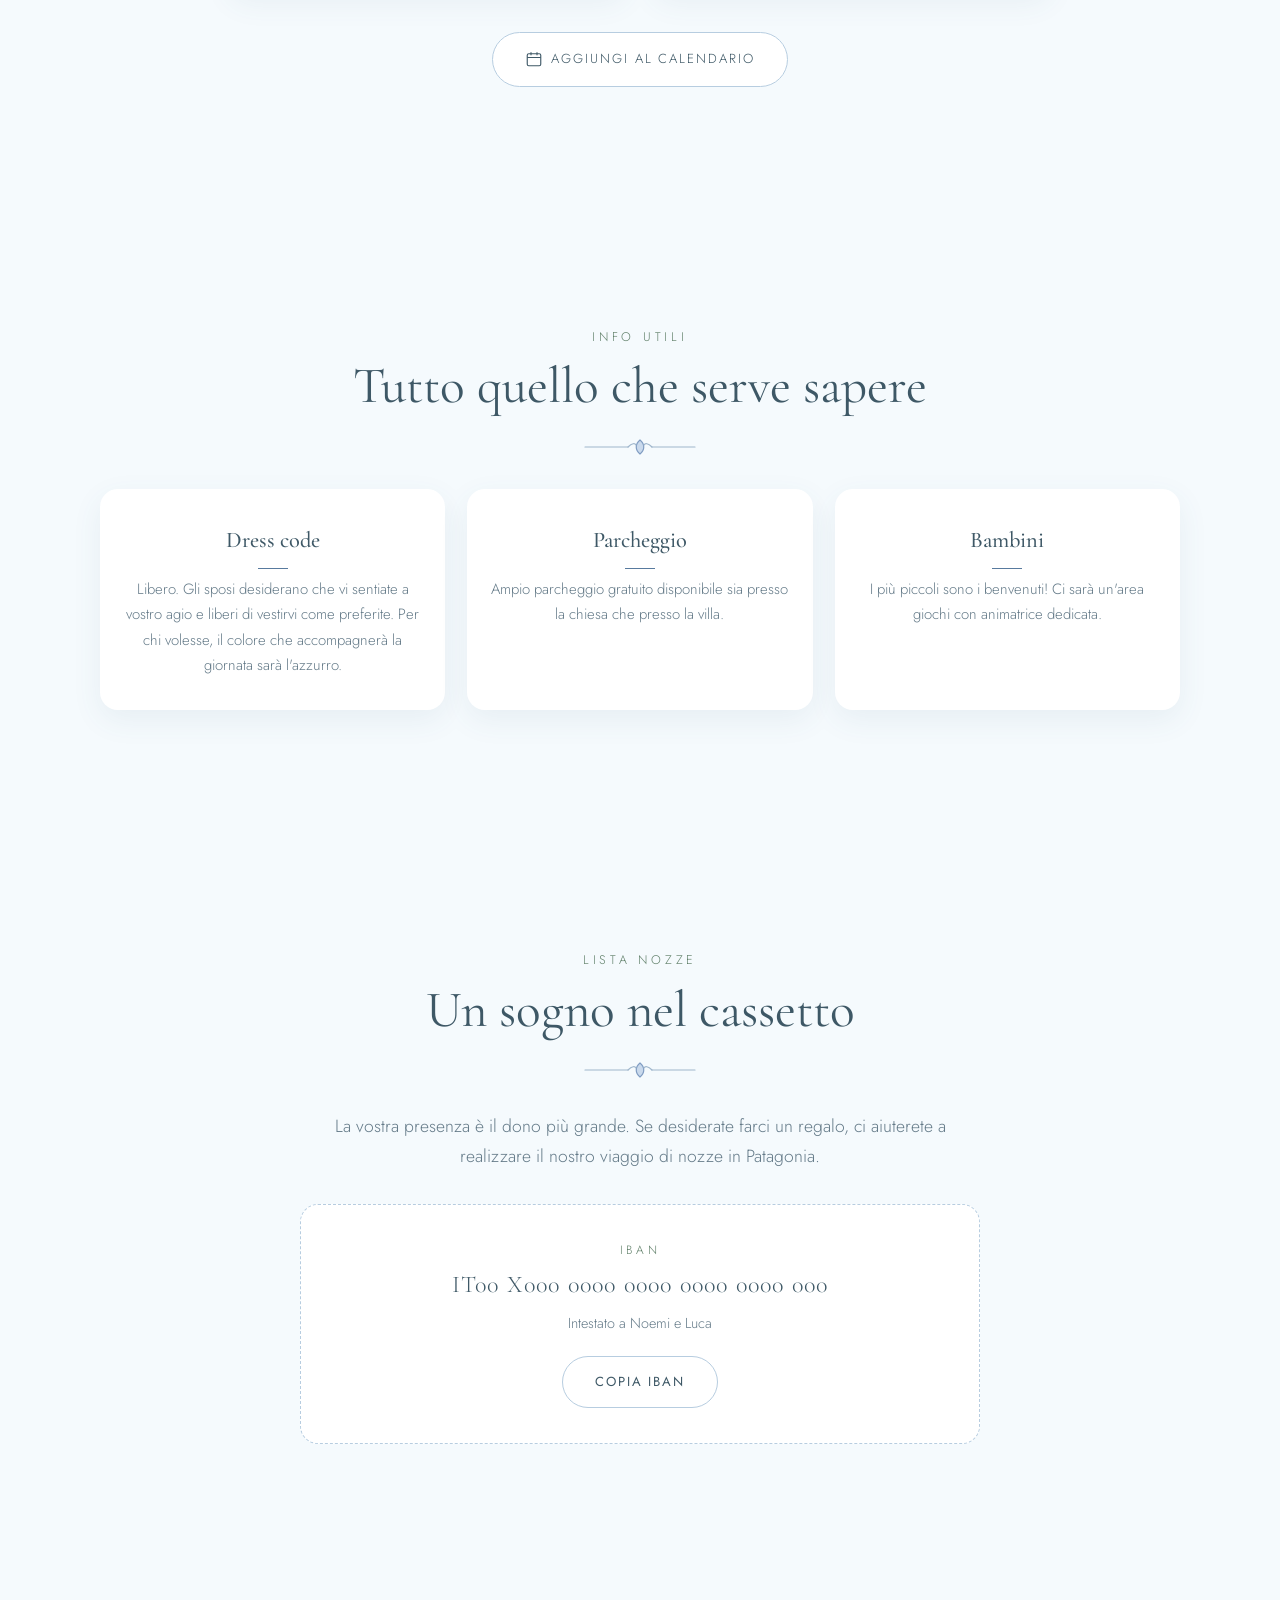
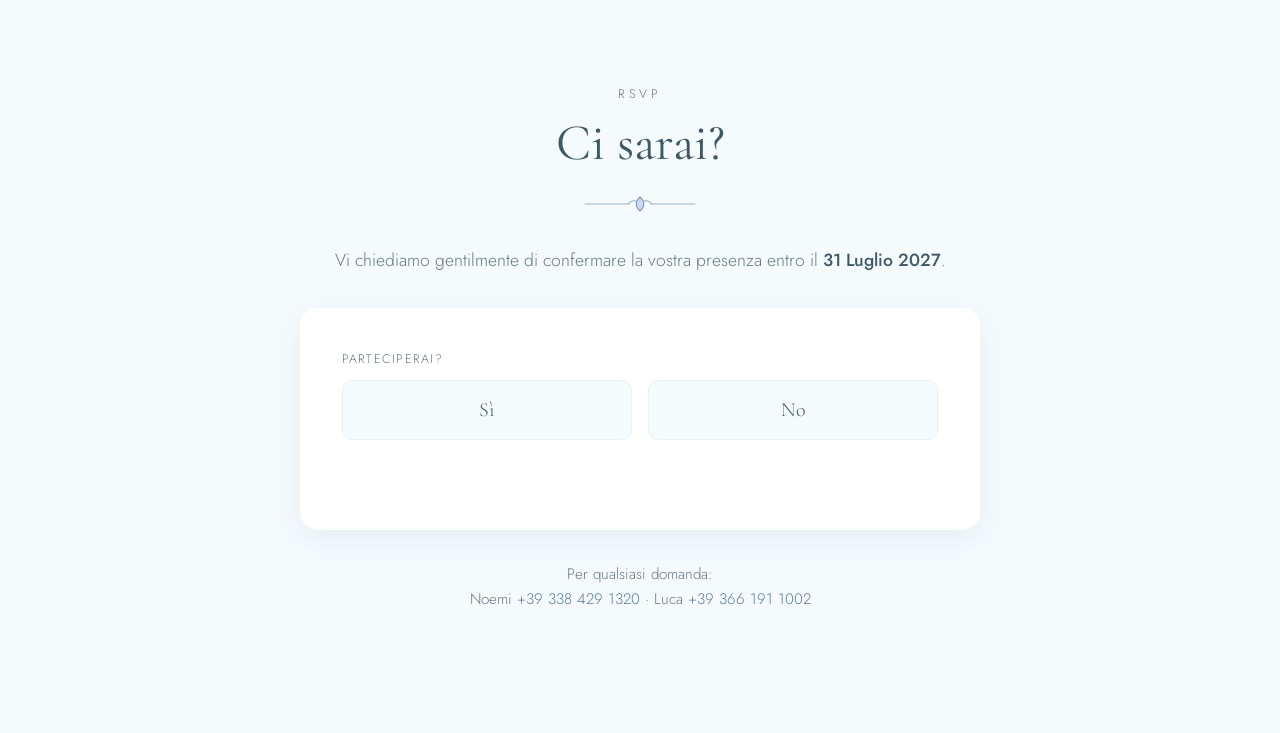
==== commit 3ea3d6f2: "Versione completa: ripristinato modulo con numero persone e nota per persona Co-Authored-By: Claude " ====
--- a/c5f4a5kf/index.html
+++ b/c5f4a5kf/index.html
@@ -163,14 +163,27 @@
           </div>
         </fieldset>
 
+        <div class="rsvp__step" id="stepPersone" hidden>
+          <div class="field">
+            <label for="ospiti">Quante persone?</label>
+            <select id="ospiti" name="ospiti" required>
+              <option value="" selected disabled>Seleziona</option>
+              <option>1</option><option>2</option><option>3</option><option>4</option><option>5</option>
+              <option>6</option><option>7</option><option>8</option><option>9</option><option>10</option>
+            </select>
+          </div>
+        </div>
+
         <div class="rsvp__step" id="stepDettagli" hidden>
+          <div id="nomi"></div>
+          <div class="field" id="notaPerBox" hidden>
+            <label for="notaPer">La nota riguarda:</label>
+            <select id="notaPer"></select>
+          </div>
+
           <div class="field">
-            <label for="nome">Nome e cognome</label>
-            <input id="nome" name="nome" type="text" required autocomplete="name">
-          </div>
-          <div class="field">
-            <label for="note" id="noteLabel">Intolleranze, allergie o un messaggio per noi</label>
-            <textarea id="note" name="note" rows="3"></textarea>
+            <label for="nota1" id="noteLabel">Intolleranze, allergie o un messaggio per noi</label>
+            <div id="noteBox"></div>
           </div>
           <button class="btn" type="submit">Invia conferma</button>
         </div>
@@ -210,6 +223,6 @@
     </defs>
   </svg>
 
-  <script src="assets/script.js?v=11"></script>
+  <script src="assets/script.js?v=12"></script>
 </body>
 </html>
